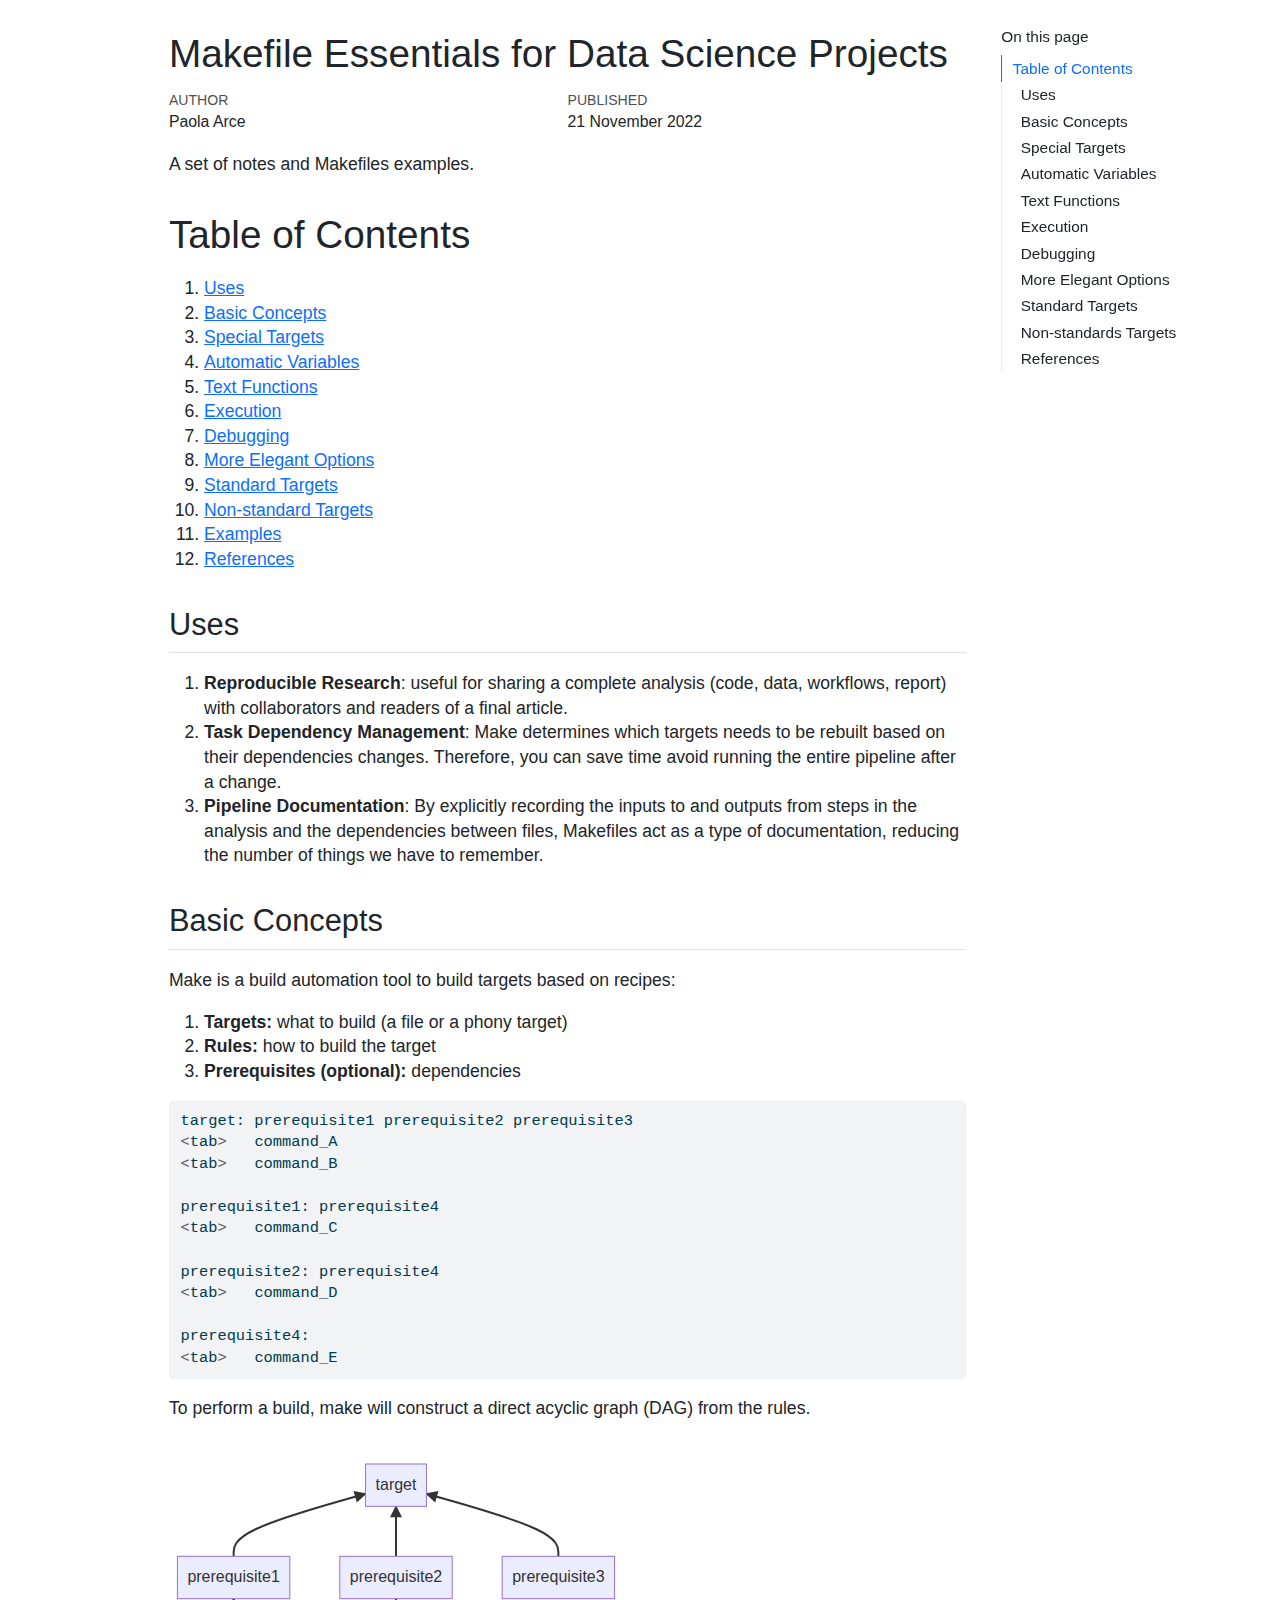
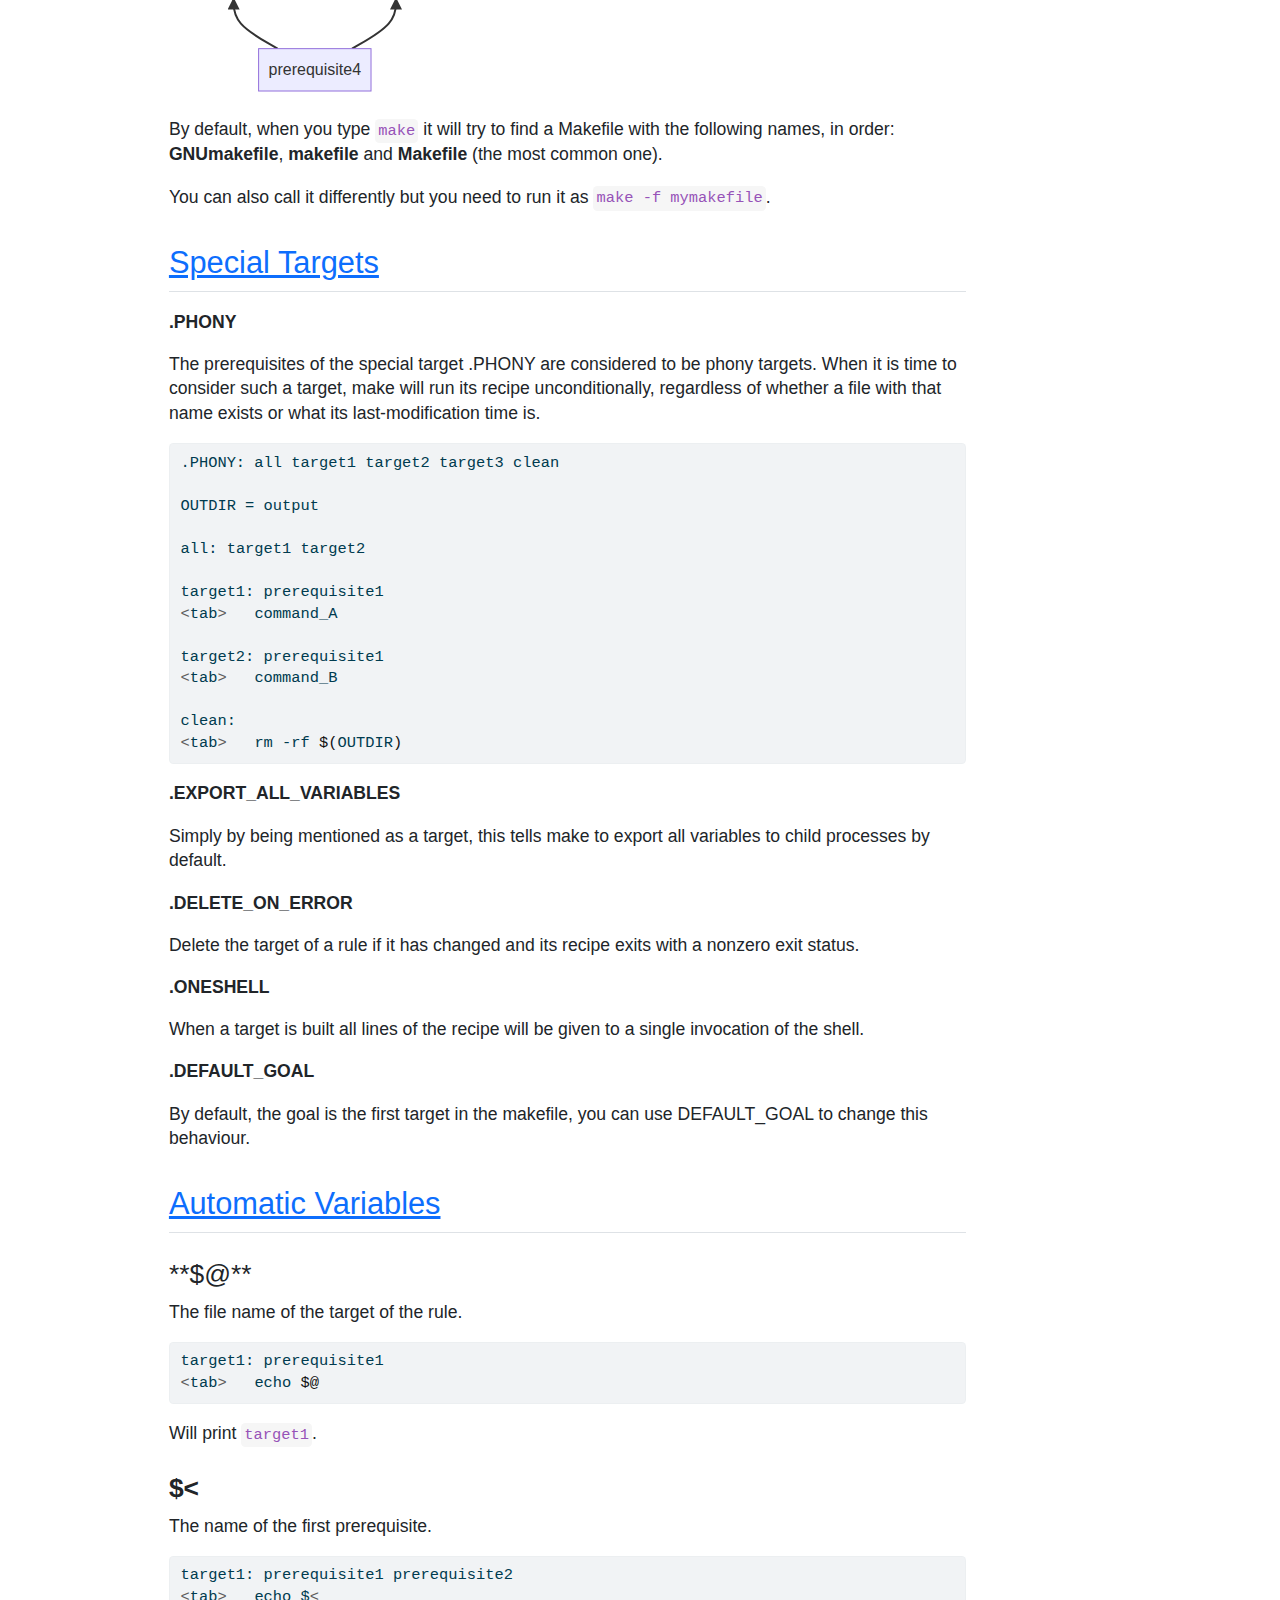
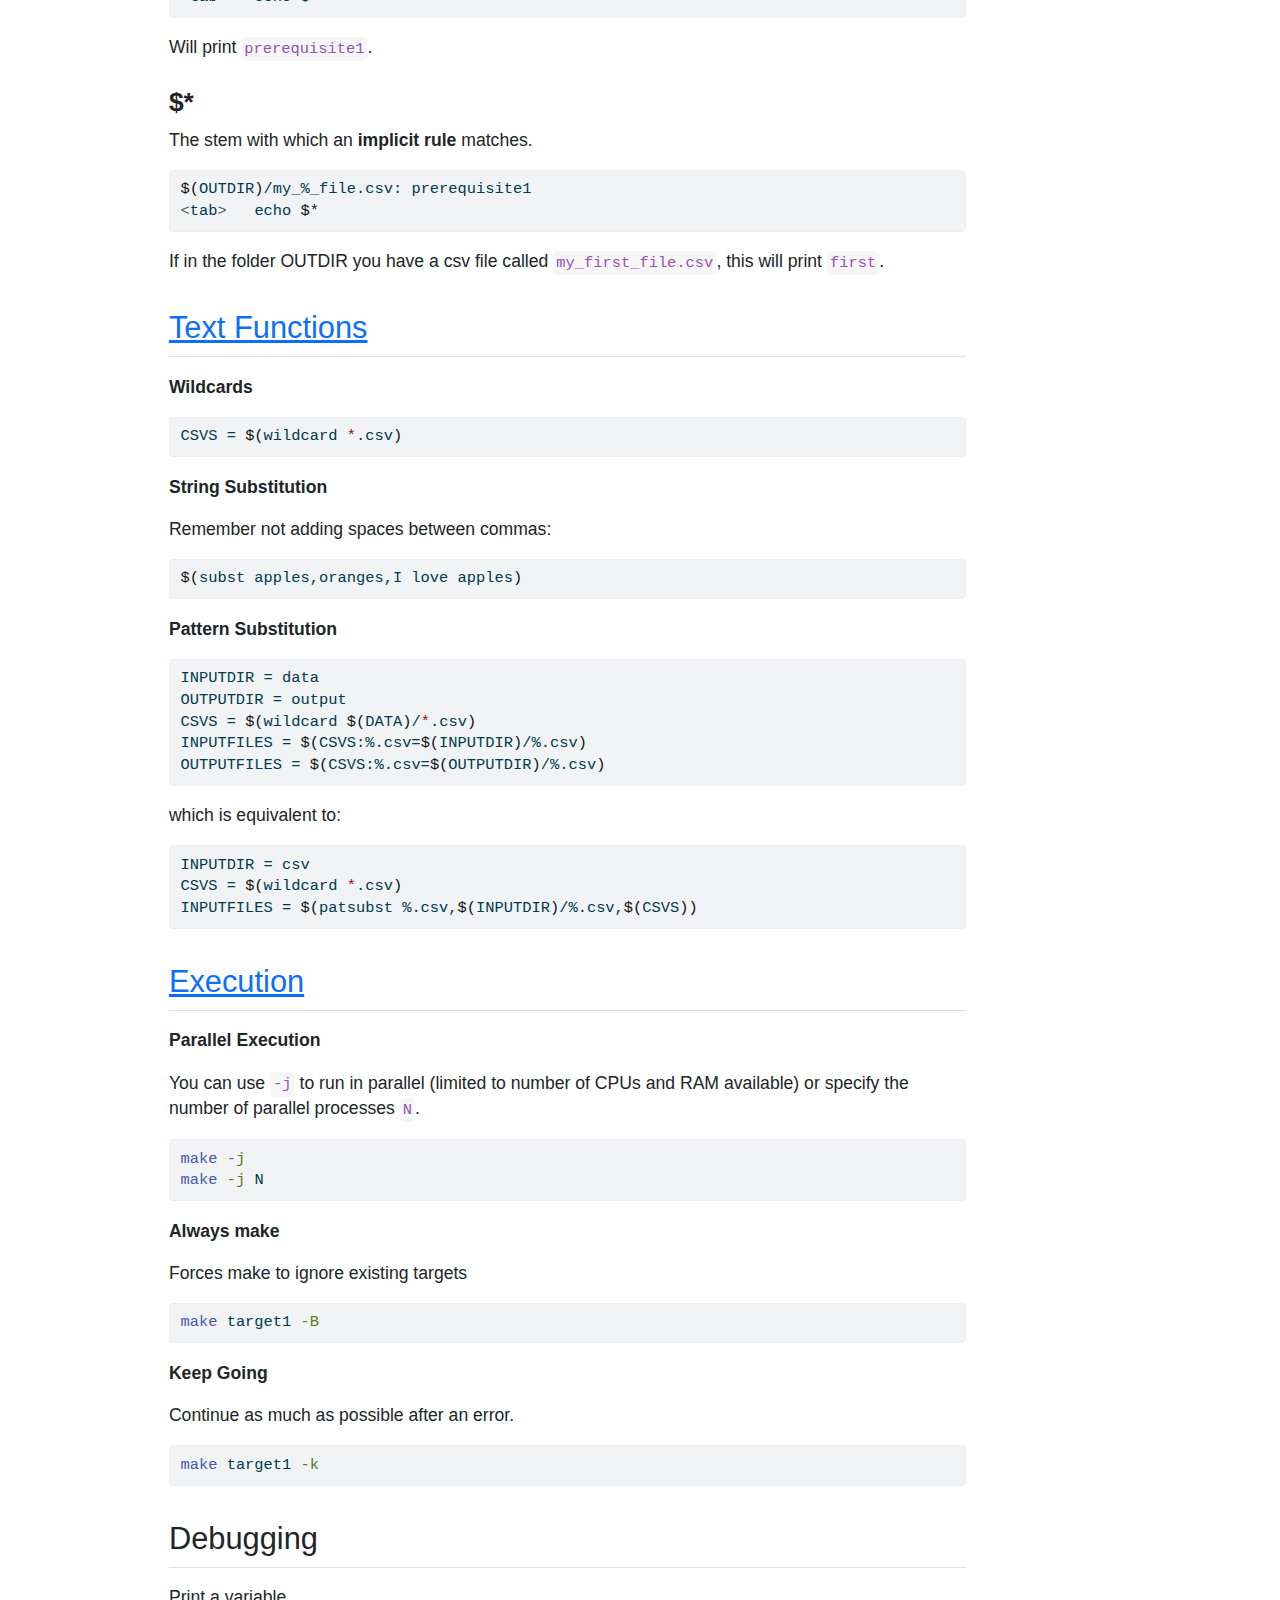
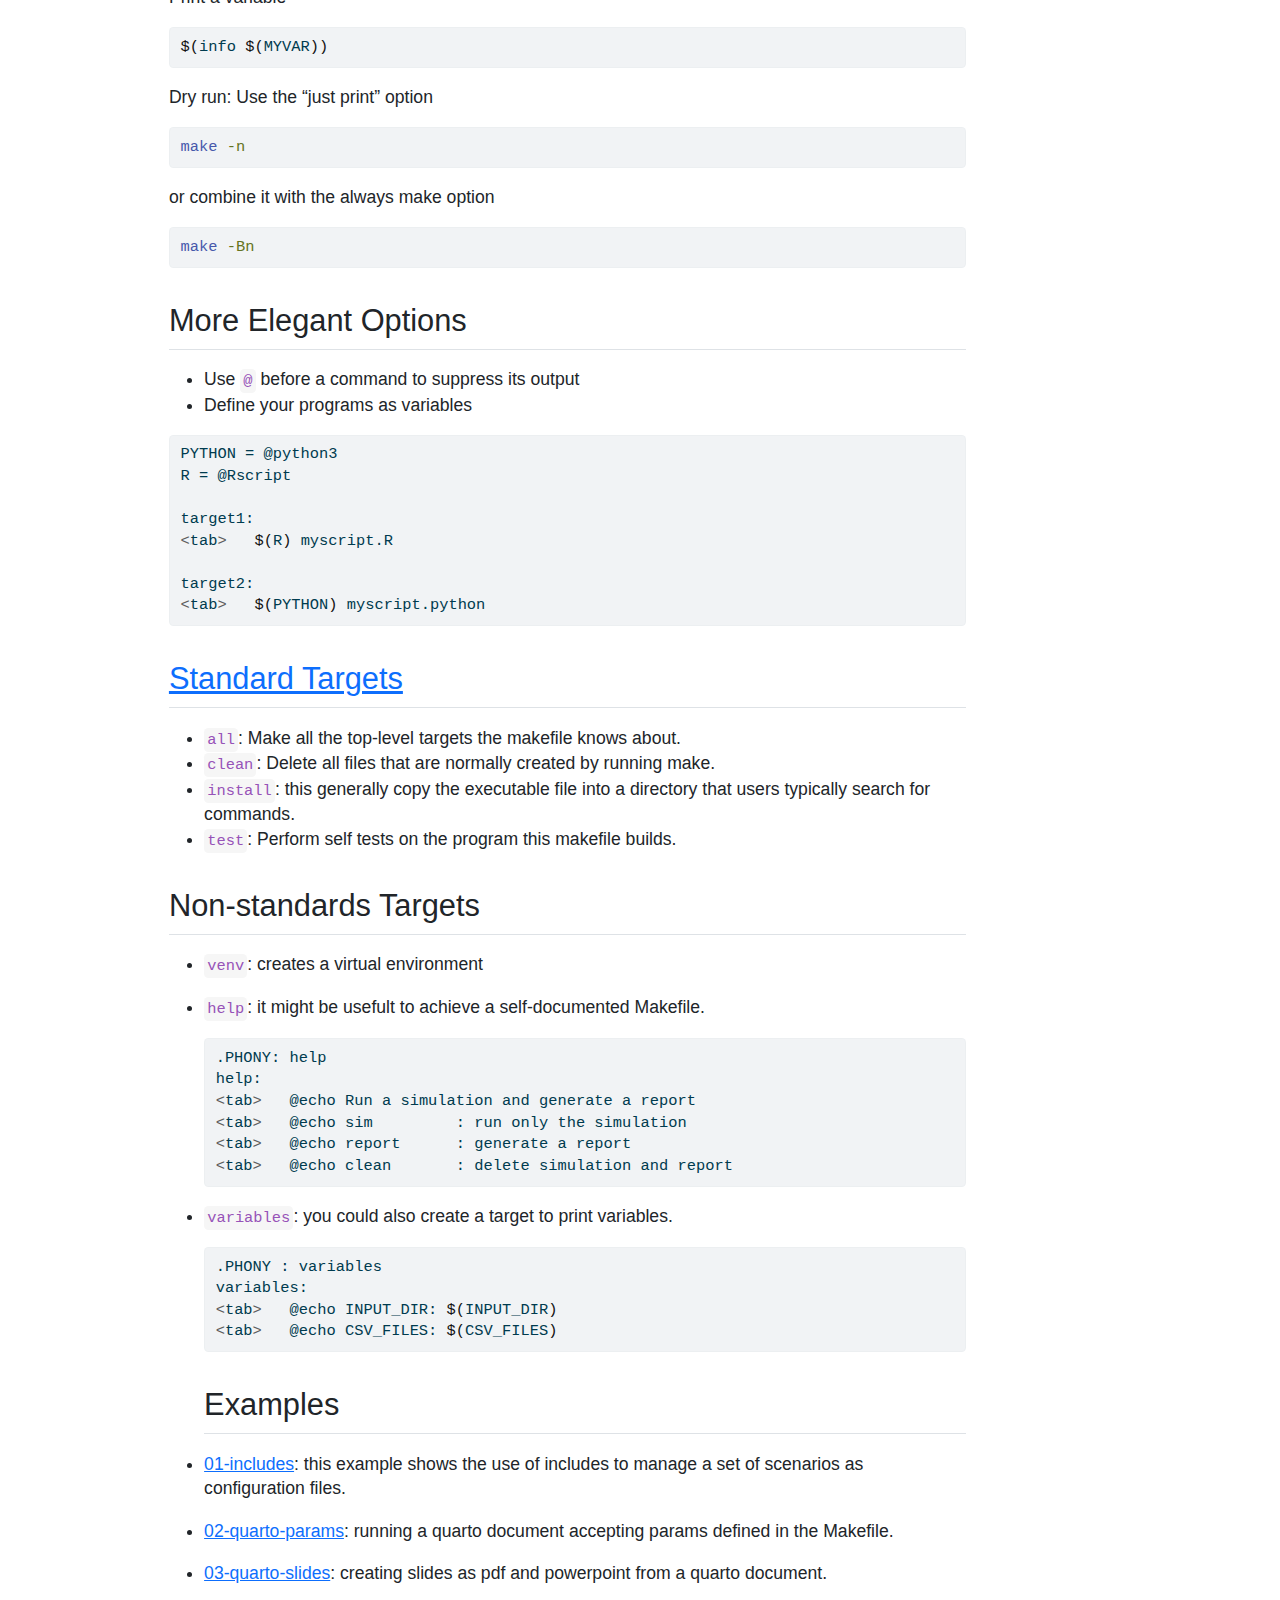
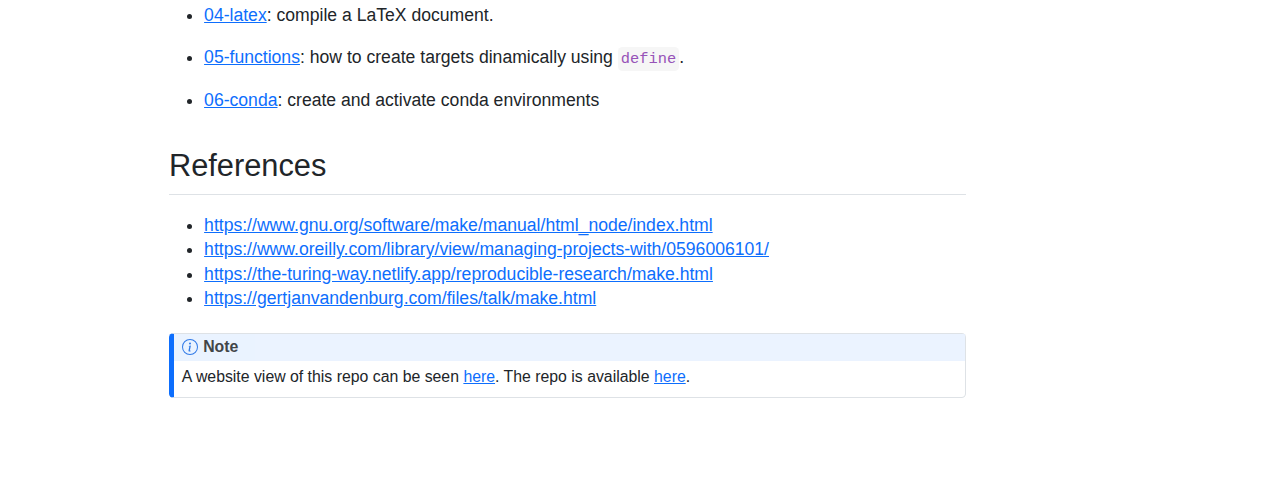
==== docs/README.html @ 01b7f719 "examples and desc" ====
<!DOCTYPE html>
<html xmlns="http://www.w3.org/1999/xhtml" lang="en" xml:lang="en"><head>

<meta charset="utf-8">
<meta name="generator" content="quarto-1.2.258">

<meta name="viewport" content="width=device-width, initial-scale=1.0, user-scalable=yes">

<meta name="author" content="Paola Arce">
<meta name="dcterms.date" content="2022-11-21">

<title>Makefile Essentials for Data Science Projects</title>
<style>
code{white-space: pre-wrap;}
span.smallcaps{font-variant: small-caps;}
div.columns{display: flex; gap: min(4vw, 1.5em);}
div.column{flex: auto; overflow-x: auto;}
div.hanging-indent{margin-left: 1.5em; text-indent: -1.5em;}
ul.task-list{list-style: none;}
ul.task-list li input[type="checkbox"] {
  width: 0.8em;
  margin: 0 0.8em 0.2em -1.6em;
  vertical-align: middle;
}
pre > code.sourceCode { white-space: pre; position: relative; }
pre > code.sourceCode > span { display: inline-block; line-height: 1.25; }
pre > code.sourceCode > span:empty { height: 1.2em; }
.sourceCode { overflow: visible; }
code.sourceCode > span { color: inherit; text-decoration: inherit; }
div.sourceCode { margin: 1em 0; }
pre.sourceCode { margin: 0; }
@media screen {
div.sourceCode { overflow: auto; }
}
@media print {
pre > code.sourceCode { white-space: pre-wrap; }
pre > code.sourceCode > span { text-indent: -5em; padding-left: 5em; }
}
pre.numberSource code
  { counter-reset: source-line 0; }
pre.numberSource code > span
  { position: relative; left: -4em; counter-increment: source-line; }
pre.numberSource code > span > a:first-child::before
  { content: counter(source-line);
    position: relative; left: -1em; text-align: right; vertical-align: baseline;
    border: none; display: inline-block;
    -webkit-touch-callout: none; -webkit-user-select: none;
    -khtml-user-select: none; -moz-user-select: none;
    -ms-user-select: none; user-select: none;
    padding: 0 4px; width: 4em;
    color: #aaaaaa;
  }
pre.numberSource { margin-left: 3em; border-left: 1px solid #aaaaaa;  padding-left: 4px; }
div.sourceCode
  {   }
@media screen {
pre > code.sourceCode > span > a:first-child::before { text-decoration: underline; }
}
code span.al { color: #ff0000; font-weight: bold; } /* Alert */
code span.an { color: #60a0b0; font-weight: bold; font-style: italic; } /* Annotation */
code span.at { color: #7d9029; } /* Attribute */
code span.bn { color: #40a070; } /* BaseN */
code span.bu { color: #008000; } /* BuiltIn */
code span.cf { color: #007020; font-weight: bold; } /* ControlFlow */
code span.ch { color: #4070a0; } /* Char */
code span.cn { color: #880000; } /* Constant */
code span.co { color: #60a0b0; font-style: italic; } /* Comment */
code span.cv { color: #60a0b0; font-weight: bold; font-style: italic; } /* CommentVar */
code span.do { color: #ba2121; font-style: italic; } /* Documentation */
code span.dt { color: #902000; } /* DataType */
code span.dv { color: #40a070; } /* DecVal */
code span.er { color: #ff0000; font-weight: bold; } /* Error */
code span.ex { } /* Extension */
code span.fl { color: #40a070; } /* Float */
code span.fu { color: #06287e; } /* Function */
code span.im { color: #008000; font-weight: bold; } /* Import */
code span.in { color: #60a0b0; font-weight: bold; font-style: italic; } /* Information */
code span.kw { color: #007020; font-weight: bold; } /* Keyword */
code span.op { color: #666666; } /* Operator */
code span.ot { color: #007020; } /* Other */
code span.pp { color: #bc7a00; } /* Preprocessor */
code span.sc { color: #4070a0; } /* SpecialChar */
code span.ss { color: #bb6688; } /* SpecialString */
code span.st { color: #4070a0; } /* String */
code span.va { color: #19177c; } /* Variable */
code span.vs { color: #4070a0; } /* VerbatimString */
code span.wa { color: #60a0b0; font-weight: bold; font-style: italic; } /* Warning */
</style>


<script src="site_libs/quarto-nav/quarto-nav.js"></script>
<script src="site_libs/clipboard/clipboard.min.js"></script>
<script src="site_libs/quarto-search/autocomplete.umd.js"></script>
<script src="site_libs/quarto-search/fuse.min.js"></script>
<script src="site_libs/quarto-search/quarto-search.js"></script>
<meta name="quarto:offset" content="./">
<script src="site_libs/quarto-html/quarto.js"></script>
<script src="site_libs/quarto-html/popper.min.js"></script>
<script src="site_libs/quarto-html/tippy.umd.min.js"></script>
<script src="site_libs/quarto-html/anchor.min.js"></script>
<link href="site_libs/quarto-html/tippy.css" rel="stylesheet">
<link href="site_libs/quarto-html/quarto-syntax-highlighting.css" rel="stylesheet" id="quarto-text-highlighting-styles">
<script src="site_libs/bootstrap/bootstrap.min.js"></script>
<link href="site_libs/bootstrap/bootstrap-icons.css" rel="stylesheet">
<link href="site_libs/bootstrap/bootstrap.min.css" rel="stylesheet" id="quarto-bootstrap" data-mode="light">
<script id="quarto-search-options" type="application/json">{
  "location": "sidebar",
  "copy-button": false,
  "collapse-after": 3,
  "panel-placement": "start",
  "type": "textbox",
  "limit": 20,
  "language": {
    "search-no-results-text": "No results",
    "search-matching-documents-text": "matching documents",
    "search-copy-link-title": "Copy link to search",
    "search-hide-matches-text": "Hide additional matches",
    "search-more-match-text": "more match in this document",
    "search-more-matches-text": "more matches in this document",
    "search-clear-button-title": "Clear",
    "search-detached-cancel-button-title": "Cancel",
    "search-submit-button-title": "Submit"
  }
}</script>
<script src="site_libs/quarto-diagram/mermaid.min.js"></script>
<script src="site_libs/quarto-diagram/mermaid-init.js"></script>
<link href="site_libs/quarto-diagram/mermaid.css" rel="stylesheet">


</head>

<body>

<div id="quarto-search-results"></div>
<!-- content -->
<div id="quarto-content" class="quarto-container page-columns page-rows-contents page-layout-article">
<!-- sidebar -->
<!-- margin-sidebar -->
    <div id="quarto-margin-sidebar" class="sidebar margin-sidebar">
        <nav id="TOC" role="doc-toc" class="toc-active">
    <h2 id="toc-title">On this page</h2>
   
  <ul>
  <li><a href="#table-of-contents" id="toc-table-of-contents" class="nav-link active" data-scroll-target="#table-of-contents">Table of Contents</a>
  <ul class="collapse">
  <li><a href="#uses" id="toc-uses" class="nav-link" data-scroll-target="#uses">Uses</a></li>
  <li><a href="#basic-concepts" id="toc-basic-concepts" class="nav-link" data-scroll-target="#basic-concepts">Basic Concepts</a></li>
  <li><a href="#special-targets" id="toc-special-targets" class="nav-link" data-scroll-target="#special-targets">Special Targets</a></li>
  <li><a href="#automatic-variables" id="toc-automatic-variables" class="nav-link" data-scroll-target="#automatic-variables">Automatic Variables</a>
  <ul class="collapse">
  <li><a href="#section" id="toc-section" class="nav-link" data-scroll-target="#section">**$<span class="citation" data-cites="*">@*</span>*</a></li>
  <li><a href="#section-1" id="toc-section-1" class="nav-link" data-scroll-target="#section-1"><strong>$&lt;</strong></a></li>
  <li><a href="#section-2" id="toc-section-2" class="nav-link" data-scroll-target="#section-2"><strong>$*</strong></a></li>
  </ul></li>
  <li><a href="#text-functions" id="toc-text-functions" class="nav-link" data-scroll-target="#text-functions">Text Functions</a></li>
  <li><a href="#execution" id="toc-execution" class="nav-link" data-scroll-target="#execution">Execution</a></li>
  <li><a href="#debugging" id="toc-debugging" class="nav-link" data-scroll-target="#debugging">Debugging</a></li>
  <li><a href="#more-elegant-options" id="toc-more-elegant-options" class="nav-link" data-scroll-target="#more-elegant-options">More Elegant Options</a></li>
  <li><a href="#standard-targets" id="toc-standard-targets" class="nav-link" data-scroll-target="#standard-targets">Standard Targets</a></li>
  <li><a href="#non-standards-targets" id="toc-non-standards-targets" class="nav-link" data-scroll-target="#non-standards-targets">Non-standards Targets</a></li>
  <li><a href="#references" id="toc-references" class="nav-link" data-scroll-target="#references">References</a></li>
  </ul></li>
  </ul>
</nav>
    </div>
<!-- main -->
<main class="content" id="quarto-document-content">

<header id="title-block-header" class="quarto-title-block default">
<div class="quarto-title">
<h1 class="title">Makefile Essentials for Data Science Projects</h1>
</div>



<div class="quarto-title-meta">

    <div>
    <div class="quarto-title-meta-heading">Author</div>
    <div class="quarto-title-meta-contents">
             <p>Paola Arce </p>
          </div>
  </div>
    
    <div>
    <div class="quarto-title-meta-heading">Published</div>
    <div class="quarto-title-meta-contents">
      <p class="date">21 November 2022</p>
    </div>
  </div>
  
    
  </div>
  

</header>

<p>A set of notes and Makefiles examples.</p>
<section id="table-of-contents" class="level1">
<h1>Table of Contents</h1>
<ol type="1">
<li><a href="#uses">Uses</a></li>
<li><a href="#basic-concepts">Basic Concepts</a></li>
<li><a href="#special-targets">Special Targets</a></li>
<li><a href="#automatic-variables">Automatic Variables</a></li>
<li><a href="#text-functions">Text Functions</a></li>
<li><a href="#execution">Execution</a></li>
<li><a href="#debugging">Debugging</a></li>
<li><a href="#more-elegant-options">More Elegant Options</a></li>
<li><a href="#standard-targets">Standard Targets</a></li>
<li><a href="#non-standards-targets">Non-standard Targets</a></li>
<li><a href="#examples">Examples</a></li>
<li><a href="#references">References</a></li>
</ol>
<section id="uses" class="level2">
<h2 class="anchored" data-anchor-id="uses">Uses</h2>
<ol type="1">
<li><strong>Reproducible Research</strong>: useful for sharing a complete analysis (code, data, workflows, report) with collaborators and readers of a final article.</li>
<li><strong>Task Dependency Management</strong>: Make determines which targets needs to be rebuilt based on their dependencies changes. Therefore, you can save time avoid running the entire pipeline after a change.</li>
<li><strong>Pipeline Documentation</strong>: By explicitly recording the inputs to and outputs from steps in the analysis and the dependencies between files, Makefiles act as a type of documentation, reducing the number of things we have to remember.</li>
</ol>
</section>
<section id="basic-concepts" class="level2">
<h2 class="anchored" data-anchor-id="basic-concepts">Basic Concepts</h2>
<p>Make is a build automation tool to build targets based on recipes:</p>
<ol type="1">
<li><strong>Targets:</strong> what to build (a file or a phony target)</li>
<li><strong>Rules:</strong> how to build the target</li>
<li><strong>Prerequisites (optional):</strong> dependencies</li>
</ol>
<div class="sourceCode" id="cb1"><pre class="sourceCode bash code-with-copy"><code class="sourceCode bash"><span id="cb1-1"><a href="#cb1-1" aria-hidden="true" tabindex="-1"></a><span class="ex">target:</span> prerequisite1 prerequisite2 prerequisite3</span>
<span id="cb1-2"><a href="#cb1-2" aria-hidden="true" tabindex="-1"></a><span class="op">&lt;</span>tab<span class="op">&gt;</span>   command_A</span>
<span id="cb1-3"><a href="#cb1-3" aria-hidden="true" tabindex="-1"></a><span class="op">&lt;</span>tab<span class="op">&gt;</span>   command_B</span>
<span id="cb1-4"><a href="#cb1-4" aria-hidden="true" tabindex="-1"></a></span>
<span id="cb1-5"><a href="#cb1-5" aria-hidden="true" tabindex="-1"></a><span class="ex">prerequisite1:</span> prerequisite4</span>
<span id="cb1-6"><a href="#cb1-6" aria-hidden="true" tabindex="-1"></a><span class="op">&lt;</span>tab<span class="op">&gt;</span>   command_C</span>
<span id="cb1-7"><a href="#cb1-7" aria-hidden="true" tabindex="-1"></a></span>
<span id="cb1-8"><a href="#cb1-8" aria-hidden="true" tabindex="-1"></a><span class="ex">prerequisite2:</span> prerequisite4</span>
<span id="cb1-9"><a href="#cb1-9" aria-hidden="true" tabindex="-1"></a><span class="op">&lt;</span>tab<span class="op">&gt;</span>   command_D</span>
<span id="cb1-10"><a href="#cb1-10" aria-hidden="true" tabindex="-1"></a></span>
<span id="cb1-11"><a href="#cb1-11" aria-hidden="true" tabindex="-1"></a><span class="ex">prerequisite4:</span></span>
<span id="cb1-12"><a href="#cb1-12" aria-hidden="true" tabindex="-1"></a><span class="op">&lt;</span>tab<span class="op">&gt;</span>   command_E</span></code><button title="Copy to Clipboard" class="code-copy-button"><i class="bi"></i></button></pre></div>
<p>To perform a build, make will construct a direct acyclic graph (DAG) from the rules.</p>
<div class="cell">
<div class="cell-output-display">
<div>
<p>
</p><pre class="mermaid mermaid-js" data-tooltip-selector="#mermaid-tooltip-1">graph BT;
    prerequisite4 --&gt; prerequisite1;
    prerequisite4 --&gt; prerequisite2;
    prerequisite1 --&gt; target;
    prerequisite2 --&gt;target;
    prerequisite3 --&gt;target;
</pre>
<div id="mermaid-tooltip-1" class="mermaidTooltip">

</div>
<p></p>
</div>
</div>
</div>
<p>By default, when you type <code>make</code> it will try to find a Makefile with the following names, in order: <strong>GNUmakefile</strong>, <strong>makefile</strong> and <strong>Makefile</strong> (the most common one).</p>
<p>You can also call it differently but you need to run it as <code>make -f mymakefile</code>.</p>
</section>
<section id="special-targets" class="level2">
<h2 class="anchored" data-anchor-id="special-targets"><a href="https://www.gnu.org/software/make/manual/html_node/Special-Targets.html">Special Targets</a></h2>
<p><strong>.PHONY</strong></p>
<p>The prerequisites of the special target .PHONY are considered to be phony targets. When it is time to consider such a target, make will run its recipe unconditionally, regardless of whether a file with that name exists or what its last-modification time is.</p>
<div class="sourceCode" id="cb2"><pre class="sourceCode bash code-with-copy"><code class="sourceCode bash"><span id="cb2-1"><a href="#cb2-1" aria-hidden="true" tabindex="-1"></a><span class="ex">.PHONY:</span> all target1 target2 target3 clean</span>
<span id="cb2-2"><a href="#cb2-2" aria-hidden="true" tabindex="-1"></a></span>
<span id="cb2-3"><a href="#cb2-3" aria-hidden="true" tabindex="-1"></a><span class="ex">OUTDIR</span> = output</span>
<span id="cb2-4"><a href="#cb2-4" aria-hidden="true" tabindex="-1"></a></span>
<span id="cb2-5"><a href="#cb2-5" aria-hidden="true" tabindex="-1"></a><span class="ex">all:</span> target1 target2 </span>
<span id="cb2-6"><a href="#cb2-6" aria-hidden="true" tabindex="-1"></a></span>
<span id="cb2-7"><a href="#cb2-7" aria-hidden="true" tabindex="-1"></a><span class="ex">target1:</span> prerequisite1</span>
<span id="cb2-8"><a href="#cb2-8" aria-hidden="true" tabindex="-1"></a><span class="op">&lt;</span>tab<span class="op">&gt;</span>   command_A</span>
<span id="cb2-9"><a href="#cb2-9" aria-hidden="true" tabindex="-1"></a></span>
<span id="cb2-10"><a href="#cb2-10" aria-hidden="true" tabindex="-1"></a><span class="ex">target2:</span> prerequisite1</span>
<span id="cb2-11"><a href="#cb2-11" aria-hidden="true" tabindex="-1"></a><span class="op">&lt;</span>tab<span class="op">&gt;</span>   command_B</span>
<span id="cb2-12"><a href="#cb2-12" aria-hidden="true" tabindex="-1"></a></span>
<span id="cb2-13"><a href="#cb2-13" aria-hidden="true" tabindex="-1"></a><span class="ex">clean:</span></span>
<span id="cb2-14"><a href="#cb2-14" aria-hidden="true" tabindex="-1"></a><span class="op">&lt;</span>tab<span class="op">&gt;</span>   rm <span class="ex">-rf</span> <span class="va">$(</span><span class="ex">OUTDIR</span><span class="va">)</span></span></code><button title="Copy to Clipboard" class="code-copy-button"><i class="bi"></i></button></pre></div>
<p><strong>.EXPORT_ALL_VARIABLES</strong></p>
<p>Simply by being mentioned as a target, this tells make to export all variables to child processes by default.</p>
<p><strong>.DELETE_ON_ERROR</strong></p>
<p>Delete the target of a rule if it has changed and its recipe exits with a nonzero exit status.</p>
<p><strong>.ONESHELL</strong></p>
<p>When a target is built all lines of the recipe will be given to a single invocation of the shell.</p>
<p><strong>.DEFAULT_GOAL</strong></p>
<p>By default, the goal is the first target in the makefile, you can use DEFAULT_GOAL to change this behaviour.</p>
</section>
<section id="automatic-variables" class="level2">
<h2 class="anchored" data-anchor-id="automatic-variables"><a href="https://www.gnu.org/software/make/manual/html_node/Automatic-Variables.html">Automatic Variables</a></h2>
<section id="section" class="level3">
<h3 class="anchored" data-anchor-id="section">**$<span class="citation" data-cites="*">@*</span>*</h3>
<p>The file name of the target of the rule.</p>
<div class="sourceCode" id="cb3"><pre class="sourceCode bash code-with-copy"><code class="sourceCode bash"><span id="cb3-1"><a href="#cb3-1" aria-hidden="true" tabindex="-1"></a><span class="ex">target1:</span> prerequisite1</span>
<span id="cb3-2"><a href="#cb3-2" aria-hidden="true" tabindex="-1"></a><span class="op">&lt;</span>tab<span class="op">&gt;</span>   echo <span class="va">$@</span></span></code><button title="Copy to Clipboard" class="code-copy-button"><i class="bi"></i></button></pre></div>
<p>Will print <code>target1</code>.</p>
</section>
<section id="section-1" class="level3">
<h3 class="anchored" data-anchor-id="section-1"><strong>$&lt;</strong></h3>
<p>The name of the first prerequisite.</p>
<div class="sourceCode" id="cb4"><pre class="sourceCode bash code-with-copy"><code class="sourceCode bash"><span id="cb4-1"><a href="#cb4-1" aria-hidden="true" tabindex="-1"></a><span class="ex">target1:</span> prerequisite1 prerequisite2</span>
<span id="cb4-2"><a href="#cb4-2" aria-hidden="true" tabindex="-1"></a><span class="op">&lt;</span>tab<span class="op">&gt;</span>   echo <span class="ex">$</span><span class="op">&lt;</span></span></code><button title="Copy to Clipboard" class="code-copy-button"><i class="bi"></i></button></pre></div>
<p>Will print <code>prerequisite1</code>.</p>
</section>
<section id="section-2" class="level3">
<h3 class="anchored" data-anchor-id="section-2"><strong>$*</strong></h3>
<p>The stem with which an <strong>implicit rule</strong> matches.</p>
<div class="sourceCode" id="cb5"><pre class="sourceCode bash code-with-copy"><code class="sourceCode bash"><span id="cb5-1"><a href="#cb5-1" aria-hidden="true" tabindex="-1"></a><span class="va">$(</span><span class="ex">OUTDIR</span><span class="va">)</span><span class="ex">/my_%_file.csv:</span> prerequisite1 </span>
<span id="cb5-2"><a href="#cb5-2" aria-hidden="true" tabindex="-1"></a><span class="op">&lt;</span>tab<span class="op">&gt;</span>   echo <span class="va">$*</span></span></code><button title="Copy to Clipboard" class="code-copy-button"><i class="bi"></i></button></pre></div>
<p>If in the folder OUTDIR you have a csv file called <code>my_first_file.csv</code>, this will print <code>first</code>.</p>
</section>
</section>
<section id="text-functions" class="level2">
<h2 class="anchored" data-anchor-id="text-functions"><a href="https://www.gnu.org/software/make/manual/html_node/Text-Functions.html">Text Functions</a></h2>
<p><strong>Wildcards</strong></p>
<div class="sourceCode" id="cb6"><pre class="sourceCode bash code-with-copy"><code class="sourceCode bash"><span id="cb6-1"><a href="#cb6-1" aria-hidden="true" tabindex="-1"></a><span class="ex">CSVS</span> = <span class="va">$(</span><span class="ex">wildcard</span> <span class="pp">*</span>.csv<span class="va">)</span></span></code><button title="Copy to Clipboard" class="code-copy-button"><i class="bi"></i></button></pre></div>
<p><strong>String Substitution</strong></p>
<p>Remember not adding spaces between commas:</p>
<div class="sourceCode" id="cb7"><pre class="sourceCode bash code-with-copy"><code class="sourceCode bash"><span id="cb7-1"><a href="#cb7-1" aria-hidden="true" tabindex="-1"></a><span class="va">$(</span><span class="ex">subst</span> apples,oranges,I love apples<span class="va">)</span></span></code><button title="Copy to Clipboard" class="code-copy-button"><i class="bi"></i></button></pre></div>
<p><strong>Pattern Substitution</strong></p>
<div class="sourceCode" id="cb8"><pre class="sourceCode bash code-with-copy"><code class="sourceCode bash"><span id="cb8-1"><a href="#cb8-1" aria-hidden="true" tabindex="-1"></a><span class="ex">INPUTDIR</span> = data</span>
<span id="cb8-2"><a href="#cb8-2" aria-hidden="true" tabindex="-1"></a><span class="ex">OUTPUTDIR</span> = output</span>
<span id="cb8-3"><a href="#cb8-3" aria-hidden="true" tabindex="-1"></a><span class="ex">CSVS</span> = <span class="va">$(</span><span class="ex">wildcard</span> <span class="va">$(</span><span class="ex">DATA</span><span class="va">)</span>/<span class="pp">*</span>.csv<span class="va">)</span></span>
<span id="cb8-4"><a href="#cb8-4" aria-hidden="true" tabindex="-1"></a><span class="ex">INPUTFILES</span> = <span class="va">$(</span><span class="ex">CSVS:%.csv=</span><span class="va">$(</span><span class="ex">INPUTDIR</span><span class="va">)</span><span class="ex">/%.csv</span><span class="va">)</span></span>
<span id="cb8-5"><a href="#cb8-5" aria-hidden="true" tabindex="-1"></a><span class="ex">OUTPUTFILES</span> = <span class="va">$(</span><span class="ex">CSVS:%.csv=</span><span class="va">$(</span><span class="ex">OUTPUTDIR</span><span class="va">)</span><span class="ex">/%.csv</span><span class="va">)</span></span></code><button title="Copy to Clipboard" class="code-copy-button"><i class="bi"></i></button></pre></div>
<p>which is equivalent to:</p>
<div class="sourceCode" id="cb9"><pre class="sourceCode bash code-with-copy"><code class="sourceCode bash"><span id="cb9-1"><a href="#cb9-1" aria-hidden="true" tabindex="-1"></a><span class="ex">INPUTDIR</span> = csv</span>
<span id="cb9-2"><a href="#cb9-2" aria-hidden="true" tabindex="-1"></a><span class="ex">CSVS</span> = <span class="va">$(</span><span class="ex">wildcard</span> <span class="pp">*</span>.csv<span class="va">)</span></span>
<span id="cb9-3"><a href="#cb9-3" aria-hidden="true" tabindex="-1"></a><span class="ex">INPUTFILES</span> = <span class="va">$(</span><span class="ex">patsubst</span> %.csv,<span class="va">$(</span><span class="ex">INPUTDIR</span><span class="va">)</span>/%.csv,<span class="va">$(</span><span class="ex">CSVS</span><span class="va">))</span></span></code><button title="Copy to Clipboard" class="code-copy-button"><i class="bi"></i></button></pre></div>
</section>
<section id="execution" class="level2">
<h2 class="anchored" data-anchor-id="execution"><a href="https://www.gnu.org/software/make/manual/html_node/Options-Summary.html">Execution</a></h2>
<p><strong>Parallel Execution</strong></p>
<p>You can use <code>-j</code> to run in parallel (limited to number of CPUs and RAM available) or specify the number of parallel processes <code>N</code>.</p>
<div class="sourceCode" id="cb10"><pre class="sourceCode bash code-with-copy"><code class="sourceCode bash"><span id="cb10-1"><a href="#cb10-1" aria-hidden="true" tabindex="-1"></a><span class="fu">make</span> <span class="at">-j</span></span>
<span id="cb10-2"><a href="#cb10-2" aria-hidden="true" tabindex="-1"></a><span class="fu">make</span> <span class="at">-j</span> N</span></code><button title="Copy to Clipboard" class="code-copy-button"><i class="bi"></i></button></pre></div>
<p><strong>Always make</strong></p>
<p>Forces make to ignore existing targets</p>
<div class="sourceCode" id="cb11"><pre class="sourceCode bash code-with-copy"><code class="sourceCode bash"><span id="cb11-1"><a href="#cb11-1" aria-hidden="true" tabindex="-1"></a><span class="fu">make</span> target1 <span class="at">-B</span></span></code><button title="Copy to Clipboard" class="code-copy-button"><i class="bi"></i></button></pre></div>
<p><strong>Keep Going</strong></p>
<p>Continue as much as possible after an error.</p>
<div class="sourceCode" id="cb12"><pre class="sourceCode bash code-with-copy"><code class="sourceCode bash"><span id="cb12-1"><a href="#cb12-1" aria-hidden="true" tabindex="-1"></a><span class="fu">make</span> target1 <span class="at">-k</span></span></code><button title="Copy to Clipboard" class="code-copy-button"><i class="bi"></i></button></pre></div>
</section>
<section id="debugging" class="level2">
<h2 class="anchored" data-anchor-id="debugging">Debugging</h2>
<p>Print a variable</p>
<div class="sourceCode" id="cb13"><pre class="sourceCode bash code-with-copy"><code class="sourceCode bash"><span id="cb13-1"><a href="#cb13-1" aria-hidden="true" tabindex="-1"></a><span class="va">$(</span><span class="ex">info</span> <span class="va">$(</span><span class="ex">MYVAR</span><span class="va">))</span></span></code><button title="Copy to Clipboard" class="code-copy-button"><i class="bi"></i></button></pre></div>
<p>Dry run: Use the “just print” option</p>
<div class="sourceCode" id="cb14"><pre class="sourceCode bash code-with-copy"><code class="sourceCode bash"><span id="cb14-1"><a href="#cb14-1" aria-hidden="true" tabindex="-1"></a><span class="fu">make</span> <span class="at">-n</span></span></code><button title="Copy to Clipboard" class="code-copy-button"><i class="bi"></i></button></pre></div>
<p>or combine it with the always make option</p>
<div class="sourceCode" id="cb15"><pre class="sourceCode bash code-with-copy"><code class="sourceCode bash"><span id="cb15-1"><a href="#cb15-1" aria-hidden="true" tabindex="-1"></a><span class="fu">make</span> <span class="at">-Bn</span></span></code><button title="Copy to Clipboard" class="code-copy-button"><i class="bi"></i></button></pre></div>
</section>
<section id="more-elegant-options" class="level2">
<h2 class="anchored" data-anchor-id="more-elegant-options">More Elegant Options</h2>
<ul>
<li>Use <code>@</code> before a command to suppress its output</li>
<li>Define your programs as variables</li>
</ul>
<div class="sourceCode" id="cb16"><pre class="sourceCode bash code-with-copy"><code class="sourceCode bash"><span id="cb16-1"><a href="#cb16-1" aria-hidden="true" tabindex="-1"></a><span class="ex">PYTHON</span> = @python3</span>
<span id="cb16-2"><a href="#cb16-2" aria-hidden="true" tabindex="-1"></a><span class="ex">R</span> = @Rscript</span>
<span id="cb16-3"><a href="#cb16-3" aria-hidden="true" tabindex="-1"></a></span>
<span id="cb16-4"><a href="#cb16-4" aria-hidden="true" tabindex="-1"></a><span class="ex">target1:</span></span>
<span id="cb16-5"><a href="#cb16-5" aria-hidden="true" tabindex="-1"></a><span class="op">&lt;</span>tab<span class="op">&gt;</span>   <span class="va">$(</span><span class="ex">R</span><span class="va">)</span> <span class="ex">myscript.R</span></span>
<span id="cb16-6"><a href="#cb16-6" aria-hidden="true" tabindex="-1"></a></span>
<span id="cb16-7"><a href="#cb16-7" aria-hidden="true" tabindex="-1"></a><span class="ex">target2:</span></span>
<span id="cb16-8"><a href="#cb16-8" aria-hidden="true" tabindex="-1"></a><span class="op">&lt;</span>tab<span class="op">&gt;</span>   <span class="va">$(</span><span class="ex">PYTHON</span><span class="va">)</span> <span class="ex">myscript.python</span></span></code><button title="Copy to Clipboard" class="code-copy-button"><i class="bi"></i></button></pre></div>
</section>
<section id="standard-targets" class="level2">
<h2 class="anchored" data-anchor-id="standard-targets"><a href="https://www.gnu.org/software/make/manual/html_node/Goals.html">Standard Targets</a></h2>
<ul>
<li><code>all</code>: Make all the top-level targets the makefile knows about.</li>
<li><code>clean</code>: Delete all files that are normally created by running make.</li>
<li><code>install</code>: this generally copy the executable file into a directory that users typically search for commands.</li>
<li><code>test</code>: Perform self tests on the program this makefile builds.</li>
</ul>
</section>
<section id="non-standards-targets" class="level2">
<h2 class="anchored" data-anchor-id="non-standards-targets">Non-standards Targets</h2>
<ul>
<li><p><code>venv</code>: creates a virtual environment</p></li>
<li><p><code>help</code>: it might be usefult to achieve a self-documented Makefile.</p>
<div class="sourceCode" id="cb17"><pre class="sourceCode bash code-with-copy"><code class="sourceCode bash"><span id="cb17-1"><a href="#cb17-1" aria-hidden="true" tabindex="-1"></a><span class="ex">.PHONY:</span> help</span>
<span id="cb17-2"><a href="#cb17-2" aria-hidden="true" tabindex="-1"></a><span class="ex">help:</span></span>
<span id="cb17-3"><a href="#cb17-3" aria-hidden="true" tabindex="-1"></a><span class="op">&lt;</span>tab<span class="op">&gt;</span>   @echo <span class="ex">Run</span> a simulation and generate a report</span>
<span id="cb17-4"><a href="#cb17-4" aria-hidden="true" tabindex="-1"></a><span class="op">&lt;</span>tab<span class="op">&gt;</span>   @echo <span class="ex">sim</span>         : run only the simulation</span>
<span id="cb17-5"><a href="#cb17-5" aria-hidden="true" tabindex="-1"></a><span class="op">&lt;</span>tab<span class="op">&gt;</span>   @echo <span class="ex">report</span>      : generate a report</span>
<span id="cb17-6"><a href="#cb17-6" aria-hidden="true" tabindex="-1"></a><span class="op">&lt;</span>tab<span class="op">&gt;</span>   @echo <span class="ex">clean</span>       : delete simulation and report</span></code><button title="Copy to Clipboard" class="code-copy-button"><i class="bi"></i></button></pre></div></li>
<li><p><code>variables</code>: you could also create a target to print variables.</p>
<div class="sourceCode" id="cb18"><pre class="sourceCode bash code-with-copy"><code class="sourceCode bash"><span id="cb18-1"><a href="#cb18-1" aria-hidden="true" tabindex="-1"></a><span class="ex">.PHONY</span> : variables</span>
<span id="cb18-2"><a href="#cb18-2" aria-hidden="true" tabindex="-1"></a><span class="ex">variables:</span></span>
<span id="cb18-3"><a href="#cb18-3" aria-hidden="true" tabindex="-1"></a><span class="op">&lt;</span>tab<span class="op">&gt;</span>   @echo <span class="ex">INPUT_DIR:</span> <span class="va">$(</span><span class="ex">INPUT_DIR</span><span class="va">)</span></span>
<span id="cb18-4"><a href="#cb18-4" aria-hidden="true" tabindex="-1"></a><span class="op">&lt;</span>tab<span class="op">&gt;</span>   @echo <span class="ex">CSV_FILES:</span> <span class="va">$(</span><span class="ex">CSV_FILES</span><span class="va">)</span></span></code><button title="Copy to Clipboard" class="code-copy-button"><i class="bi"></i></button></pre></div>
<h2 id="examples" class="anchored">Examples</h2></li>
<li><p><a href="https://github.com/mapsa/makefile-examples/tree/main/01-includes">01-includes</a>: this example shows the use of includes to manage a set of scenarios as configuration files.</p></li>
<li><p><a href="https://github.com/mapsa/makefile-examples/tree/main/02-quarto-params">02-quarto-params</a>: running a quarto document accepting params defined in the Makefile.</p></li>
<li><p><a href="https://github.com/mapsa/makefile-examples/tree/main/03-quarto-slides">03-quarto-slides</a>: creating slides as pdf and powerpoint from a quarto document.</p></li>
<li><p><a href="https://github.com/mapsa/makefile-examples/tree/main/04-latex">04-latex</a>: compile a LaTeX document.</p></li>
<li><p><a href="https://github.com/mapsa/makefile-examples/tree/main/05-functions">05-functions</a>: how to create targets dinamically using <code>define</code>.</p></li>
<li><p><a href="https://github.com/mapsa/makefile-examples/tree/main/06-conda">06-conda</a>: create and activate conda environments</p></li>
</ul>
</section>
<section id="references" class="level2">
<h2 class="anchored" data-anchor-id="references">References</h2>
<ul>
<li><a href="https://www.gnu.org/software/make/manual/html_node/index.html">https://www.gnu.org/software/make/manual/html_node/index.html</a></li>
<li><a href="https://www.oreilly.com/library/view/managing-projects-with/0596006101/">https://www.oreilly.com/library/view/managing-projects-with/0596006101/</a></li>
<li><a href="https://the-turing-way.netlify.app/reproducible-research/make.html">https://the-turing-way.netlify.app/reproducible-research/make.html</a></li>
<li><a href="https://gertjanvandenburg.com/files/talk/make.html">https://gertjanvandenburg.com/files/talk/make.html</a></li>
</ul>
<div class="callout-note callout callout-style-default callout-captioned">
<div class="callout-header d-flex align-content-center">
<div class="callout-icon-container">
<i class="callout-icon"></i>
</div>
<div class="callout-caption-container flex-fill">
Note
</div>
</div>
<div class="callout-body-container callout-body">
<p>A website view of this repo can be seen <a href="https://mapsa.github.io/makefile-examples">here</a>. The repo is available <a href="https://github.com/mapsa/makefile-examples/">here</a>.</p>
</div>
</div>


</section>
</section>

</main> <!-- /main -->
<script id="quarto-html-after-body" type="application/javascript">
window.document.addEventListener("DOMContentLoaded", function (event) {
  const toggleBodyColorMode = (bsSheetEl) => {
    const mode = bsSheetEl.getAttribute("data-mode");
    const bodyEl = window.document.querySelector("body");
    if (mode === "dark") {
      bodyEl.classList.add("quarto-dark");
      bodyEl.classList.remove("quarto-light");
    } else {
      bodyEl.classList.add("quarto-light");
      bodyEl.classList.remove("quarto-dark");
    }
  }
  const toggleBodyColorPrimary = () => {
    const bsSheetEl = window.document.querySelector("link#quarto-bootstrap");
    if (bsSheetEl) {
      toggleBodyColorMode(bsSheetEl);
    }
  }
  toggleBodyColorPrimary();  
  const icon = "";
  const anchorJS = new window.AnchorJS();
  anchorJS.options = {
    placement: 'right',
    icon: icon
  };
  anchorJS.add('.anchored');
  const clipboard = new window.ClipboardJS('.code-copy-button', {
    target: function(trigger) {
      return trigger.previousElementSibling;
    }
  });
  clipboard.on('success', function(e) {
    // button target
    const button = e.trigger;
    // don't keep focus
    button.blur();
    // flash "checked"
    button.classList.add('code-copy-button-checked');
    var currentTitle = button.getAttribute("title");
    button.setAttribute("title", "Copied!");
    let tooltip;
    if (window.bootstrap) {
      button.setAttribute("data-bs-toggle", "tooltip");
      button.setAttribute("data-bs-placement", "left");
      button.setAttribute("data-bs-title", "Copied!");
      tooltip = new bootstrap.Tooltip(button, 
        { trigger: "manual", 
          customClass: "code-copy-button-tooltip",
          offset: [0, -8]});
      tooltip.show();    
    }
    setTimeout(function() {
      if (tooltip) {
        tooltip.hide();
        button.removeAttribute("data-bs-title");
        button.removeAttribute("data-bs-toggle");
        button.removeAttribute("data-bs-placement");
      }
      button.setAttribute("title", currentTitle);
      button.classList.remove('code-copy-button-checked');
    }, 1000);
    // clear code selection
    e.clearSelection();
  });
  function tippyHover(el, contentFn) {
    const config = {
      allowHTML: true,
      content: contentFn,
      maxWidth: 500,
      delay: 100,
      arrow: false,
      appendTo: function(el) {
          return el.parentElement;
      },
      interactive: true,
      interactiveBorder: 10,
      theme: 'quarto',
      placement: 'bottom-start'
    };
    window.tippy(el, config); 
  }
  const noterefs = window.document.querySelectorAll('a[role="doc-noteref"]');
  for (var i=0; i<noterefs.length; i++) {
    const ref = noterefs[i];
    tippyHover(ref, function() {
      // use id or data attribute instead here
      let href = ref.getAttribute('data-footnote-href') || ref.getAttribute('href');
      try { href = new URL(href).hash; } catch {}
      const id = href.replace(/^#\/?/, "");
      const note = window.document.getElementById(id);
      return note.innerHTML;
    });
  }
  const findCites = (el) => {
    const parentEl = el.parentElement;
    if (parentEl) {
      const cites = parentEl.dataset.cites;
      if (cites) {
        return {
          el,
          cites: cites.split(' ')
        };
      } else {
        return findCites(el.parentElement)
      }
    } else {
      return undefined;
    }
  };
  var bibliorefs = window.document.querySelectorAll('a[role="doc-biblioref"]');
  for (var i=0; i<bibliorefs.length; i++) {
    const ref = bibliorefs[i];
    const citeInfo = findCites(ref);
    if (citeInfo) {
      tippyHover(citeInfo.el, function() {
        var popup = window.document.createElement('div');
        citeInfo.cites.forEach(function(cite) {
          var citeDiv = window.document.createElement('div');
          citeDiv.classList.add('hanging-indent');
          citeDiv.classList.add('csl-entry');
          var biblioDiv = window.document.getElementById('ref-' + cite);
          if (biblioDiv) {
            citeDiv.innerHTML = biblioDiv.innerHTML;
          }
          popup.appendChild(citeDiv);
        });
        return popup.innerHTML;
      });
    }
  }
});
</script>
</div> <!-- /content -->



</body></html>
---- docs/site_libs/quarto-html/tippy.css ----
.tippy-box[data-animation=fade][data-state=hidden]{opacity:0}[data-tippy-root]{max-width:calc(100vw - 10px)}.tippy-box{position:relative;background-color:#333;color:#fff;border-radius:4px;font-size:14px;line-height:1.4;white-space:normal;outline:0;transition-property:transform,visibility,opacity}.tippy-box[data-placement^=top]>.tippy-arrow{bottom:0}.tippy-box[data-placement^=top]>.tippy-arrow:before{bottom:-7px;left:0;border-width:8px 8px 0;border-top-color:initial;transform-origin:center top}.tippy-box[data-placement^=bottom]>.tippy-arrow{top:0}.tippy-box[data-placement^=bottom]>.tippy-arrow:before{top:-7px;left:0;border-width:0 8px 8px;border-bottom-color:initial;transform-origin:center bottom}.tippy-box[data-placement^=left]>.tippy-arrow{right:0}.tippy-box[data-placement^=left]>.tippy-arrow:before{border-width:8px 0 8px 8px;border-left-color:initial;right:-7px;transform-origin:center left}.tippy-box[data-placement^=right]>.tippy-arrow{left:0}.tippy-box[data-placement^=right]>.tippy-arrow:before{left:-7px;border-width:8px 8px 8px 0;border-right-color:initial;transform-origin:center right}.tippy-box[data-inertia][data-state=visible]{transition-timing-function:cubic-bezier(.54,1.5,.38,1.11)}.tippy-arrow{width:16px;height:16px;color:#333}.tippy-arrow:before{content:"";position:absolute;border-color:transparent;border-style:solid}.tippy-content{position:relative;padding:5px 9px;z-index:1}
---- docs/site_libs/quarto-html/quarto-syntax-highlighting.css ----
/* quarto syntax highlight colors */
:root {
  --quarto-hl-ot-color: #003B4F;
  --quarto-hl-at-color: #657422;
  --quarto-hl-ss-color: #20794D;
  --quarto-hl-an-color: #5E5E5E;
  --quarto-hl-fu-color: #4758AB;
  --quarto-hl-st-color: #20794D;
  --quarto-hl-cf-color: #003B4F;
  --quarto-hl-op-color: #5E5E5E;
  --quarto-hl-er-color: #AD0000;
  --quarto-hl-bn-color: #AD0000;
  --quarto-hl-al-color: #AD0000;
  --quarto-hl-va-color: #111111;
  --quarto-hl-bu-color: inherit;
  --quarto-hl-ex-color: inherit;
  --quarto-hl-pp-color: #AD0000;
  --quarto-hl-in-color: #5E5E5E;
  --quarto-hl-vs-color: #20794D;
  --quarto-hl-wa-color: #5E5E5E;
  --quarto-hl-do-color: #5E5E5E;
  --quarto-hl-im-color: #00769E;
  --quarto-hl-ch-color: #20794D;
  --quarto-hl-dt-color: #AD0000;
  --quarto-hl-fl-color: #AD0000;
  --quarto-hl-co-color: #5E5E5E;
  --quarto-hl-cv-color: #5E5E5E;
  --quarto-hl-cn-color: #8f5902;
  --quarto-hl-sc-color: #5E5E5E;
  --quarto-hl-dv-color: #AD0000;
  --quarto-hl-kw-color: #003B4F;
}

/* other quarto variables */
:root {
  --quarto-font-monospace: SFMono-Regular, Menlo, Monaco, Consolas, "Liberation Mono", "Courier New", monospace;
}

pre > code.sourceCode > span {
  color: #003B4F;
}

code span {
  color: #003B4F;
}

code.sourceCode > span {
  color: #003B4F;
}

div.sourceCode,
div.sourceCode pre.sourceCode {
  color: #003B4F;
}

code span.ot {
  color: #003B4F;
}

code span.at {
  color: #657422;
}

code span.ss {
  color: #20794D;
}

code span.an {
  color: #5E5E5E;
}

code span.fu {
  color: #4758AB;
}

code span.st {
  color: #20794D;
}

code span.cf {
  color: #003B4F;
}

code span.op {
  color: #5E5E5E;
}

code span.er {
  color: #AD0000;
}

code span.bn {
  color: #AD0000;
}

code span.al {
  color: #AD0000;
}

code span.va {
  color: #111111;
}

code span.pp {
  color: #AD0000;
}

code span.in {
  color: #5E5E5E;
}

code span.vs {
  color: #20794D;
}

code span.wa {
  color: #5E5E5E;
  font-style: italic;
}

code span.do {
  color: #5E5E5E;
  font-style: italic;
}

code span.im {
  color: #00769E;
}

code span.ch {
  color: #20794D;
}

code span.dt {
  color: #AD0000;
}

code span.fl {
  color: #AD0000;
}

code span.co {
  color: #5E5E5E;
}

code span.cv {
  color: #5E5E5E;
  font-style: italic;
}

code span.cn {
  color: #8f5902;
}

code span.sc {
  color: #5E5E5E;
}

code span.dv {
  color: #AD0000;
}

code span.kw {
  color: #003B4F;
}

.prevent-inlining {
  content: "</";
}

/*# sourceMappingURL=debc5d5d77c3f9108843748ff7464032.css.map */
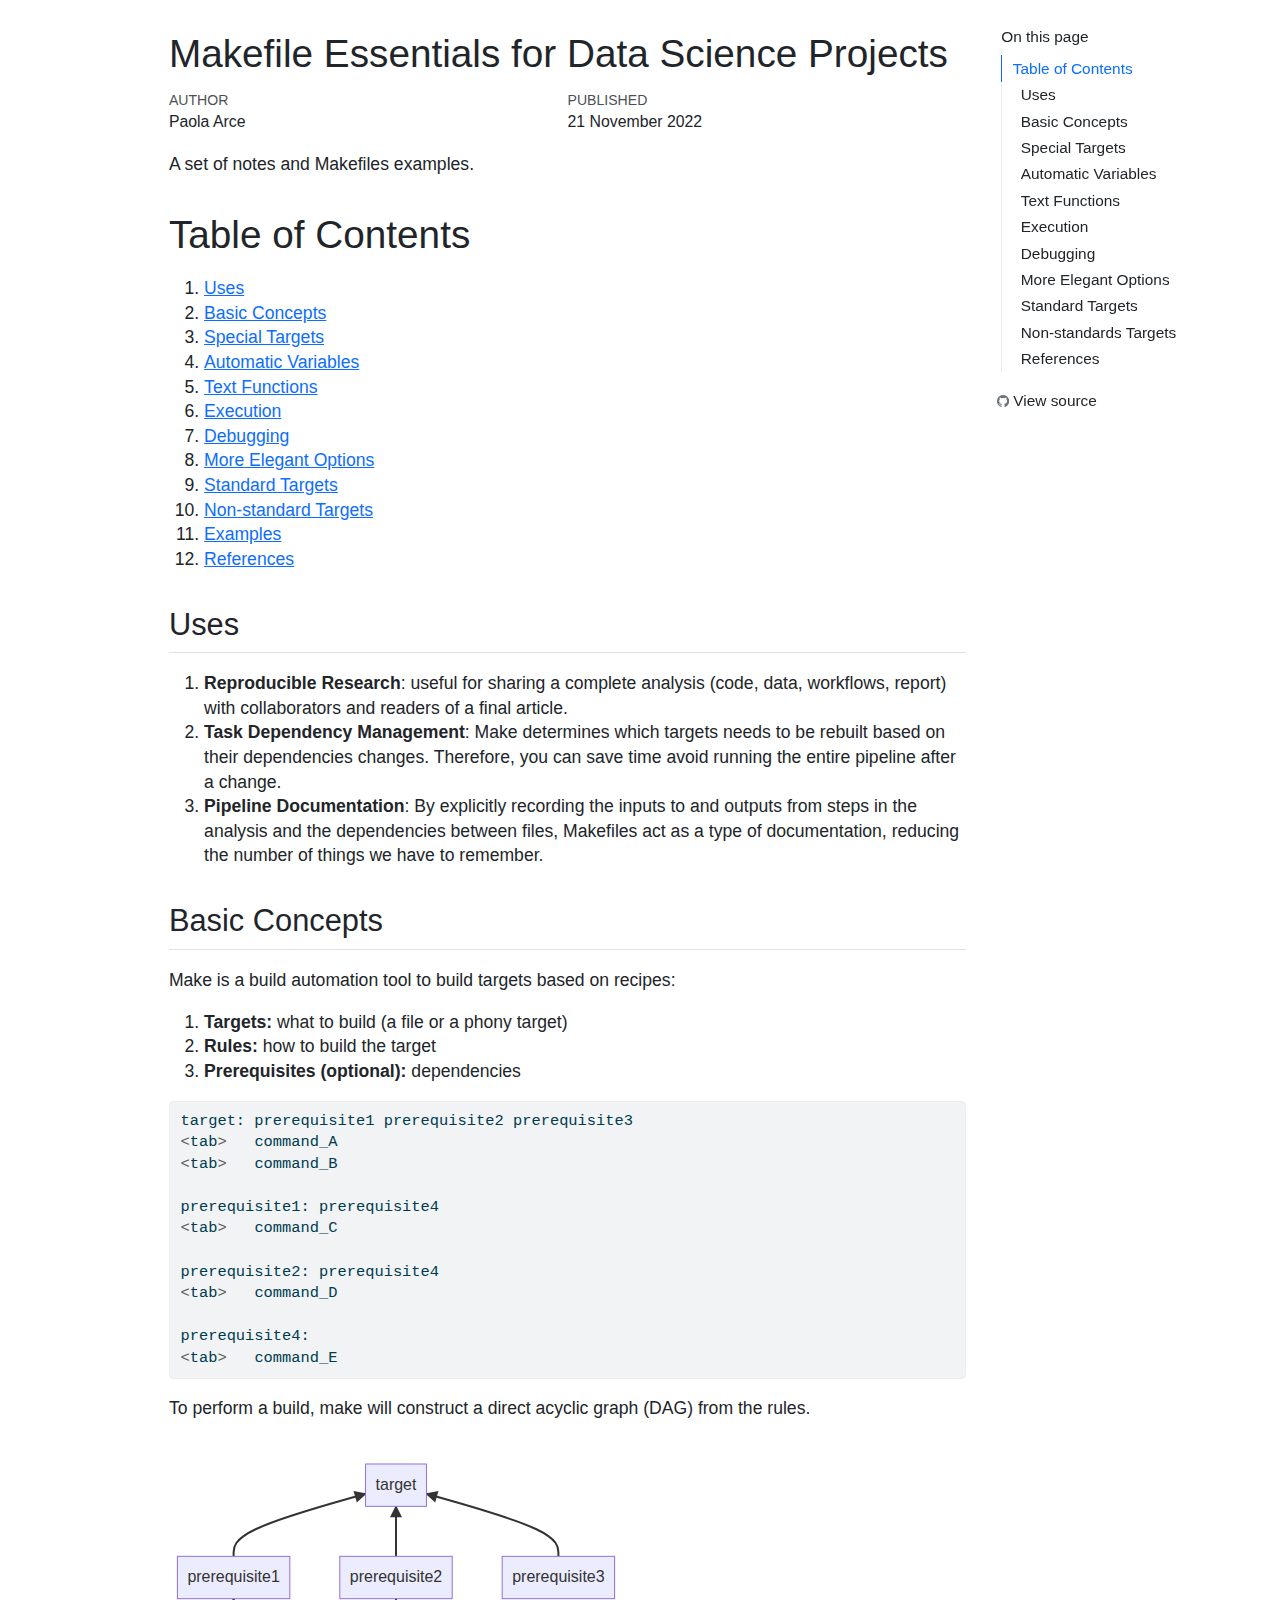
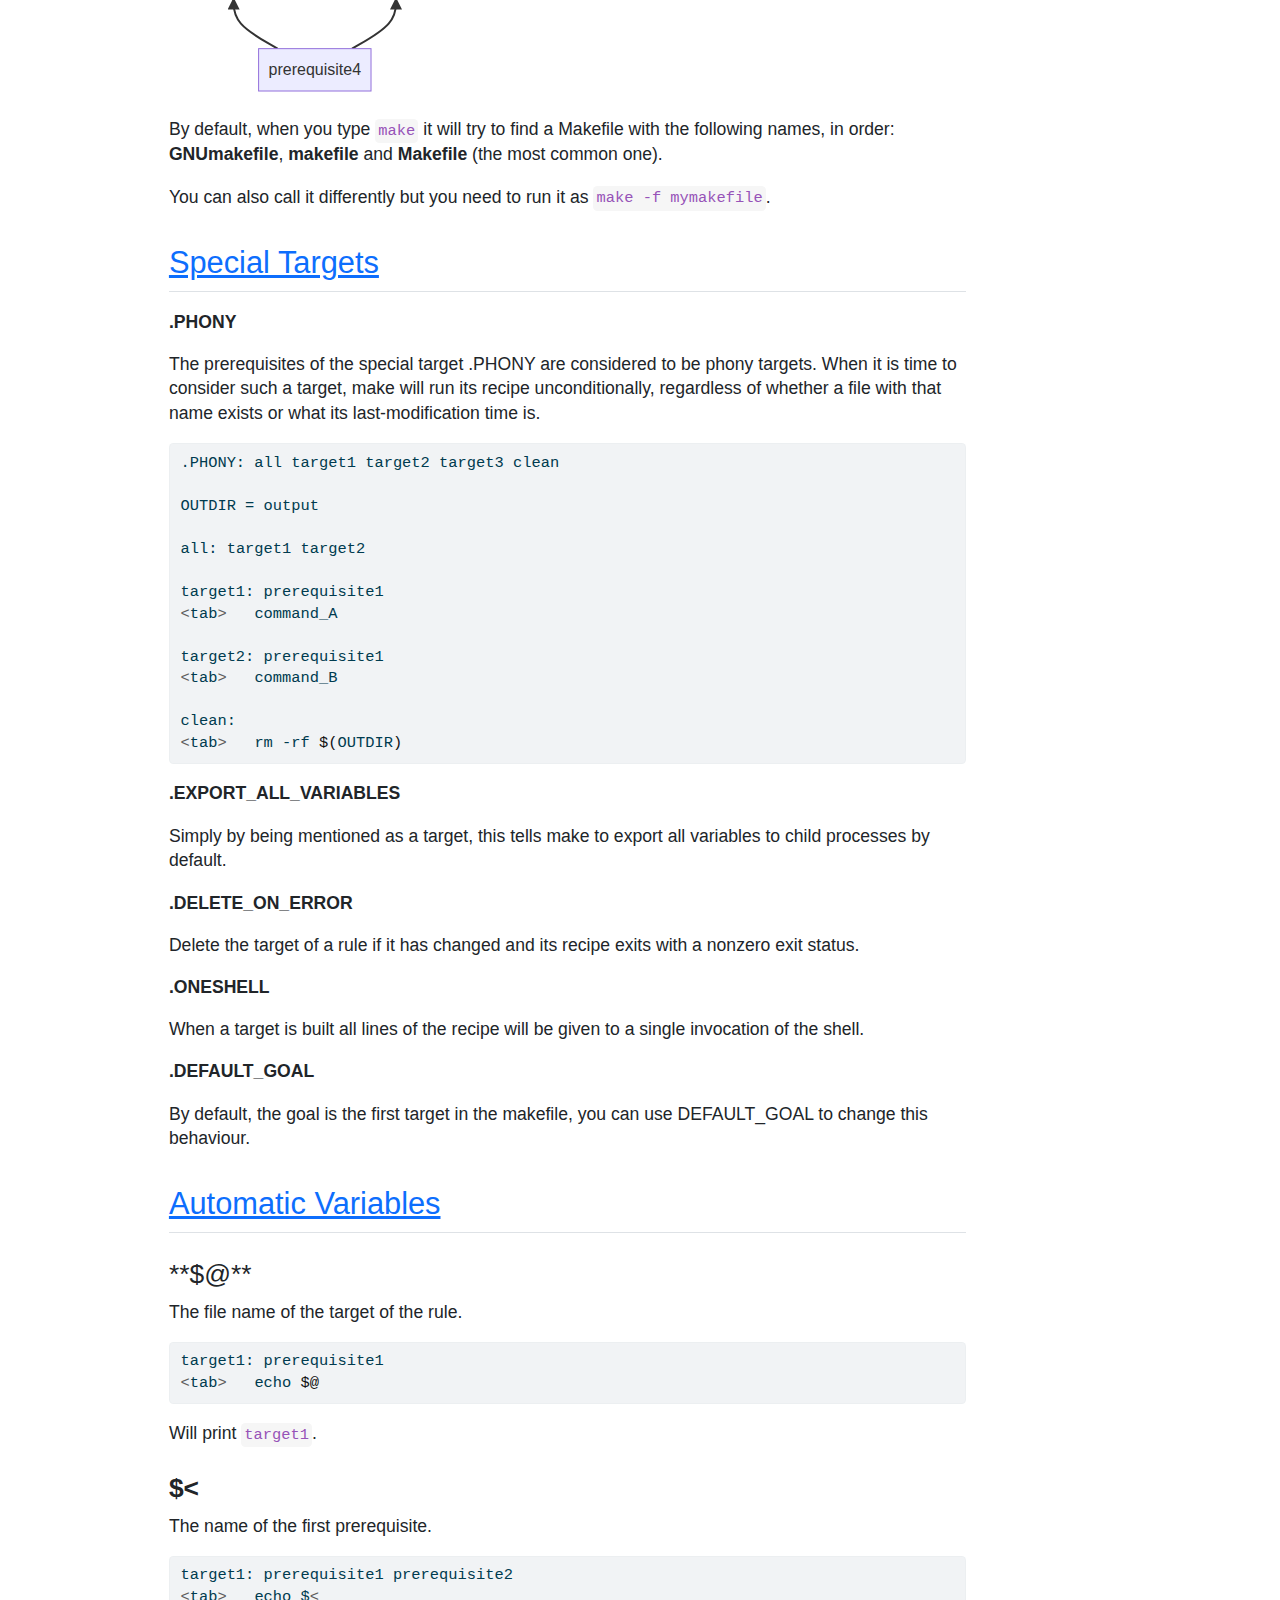
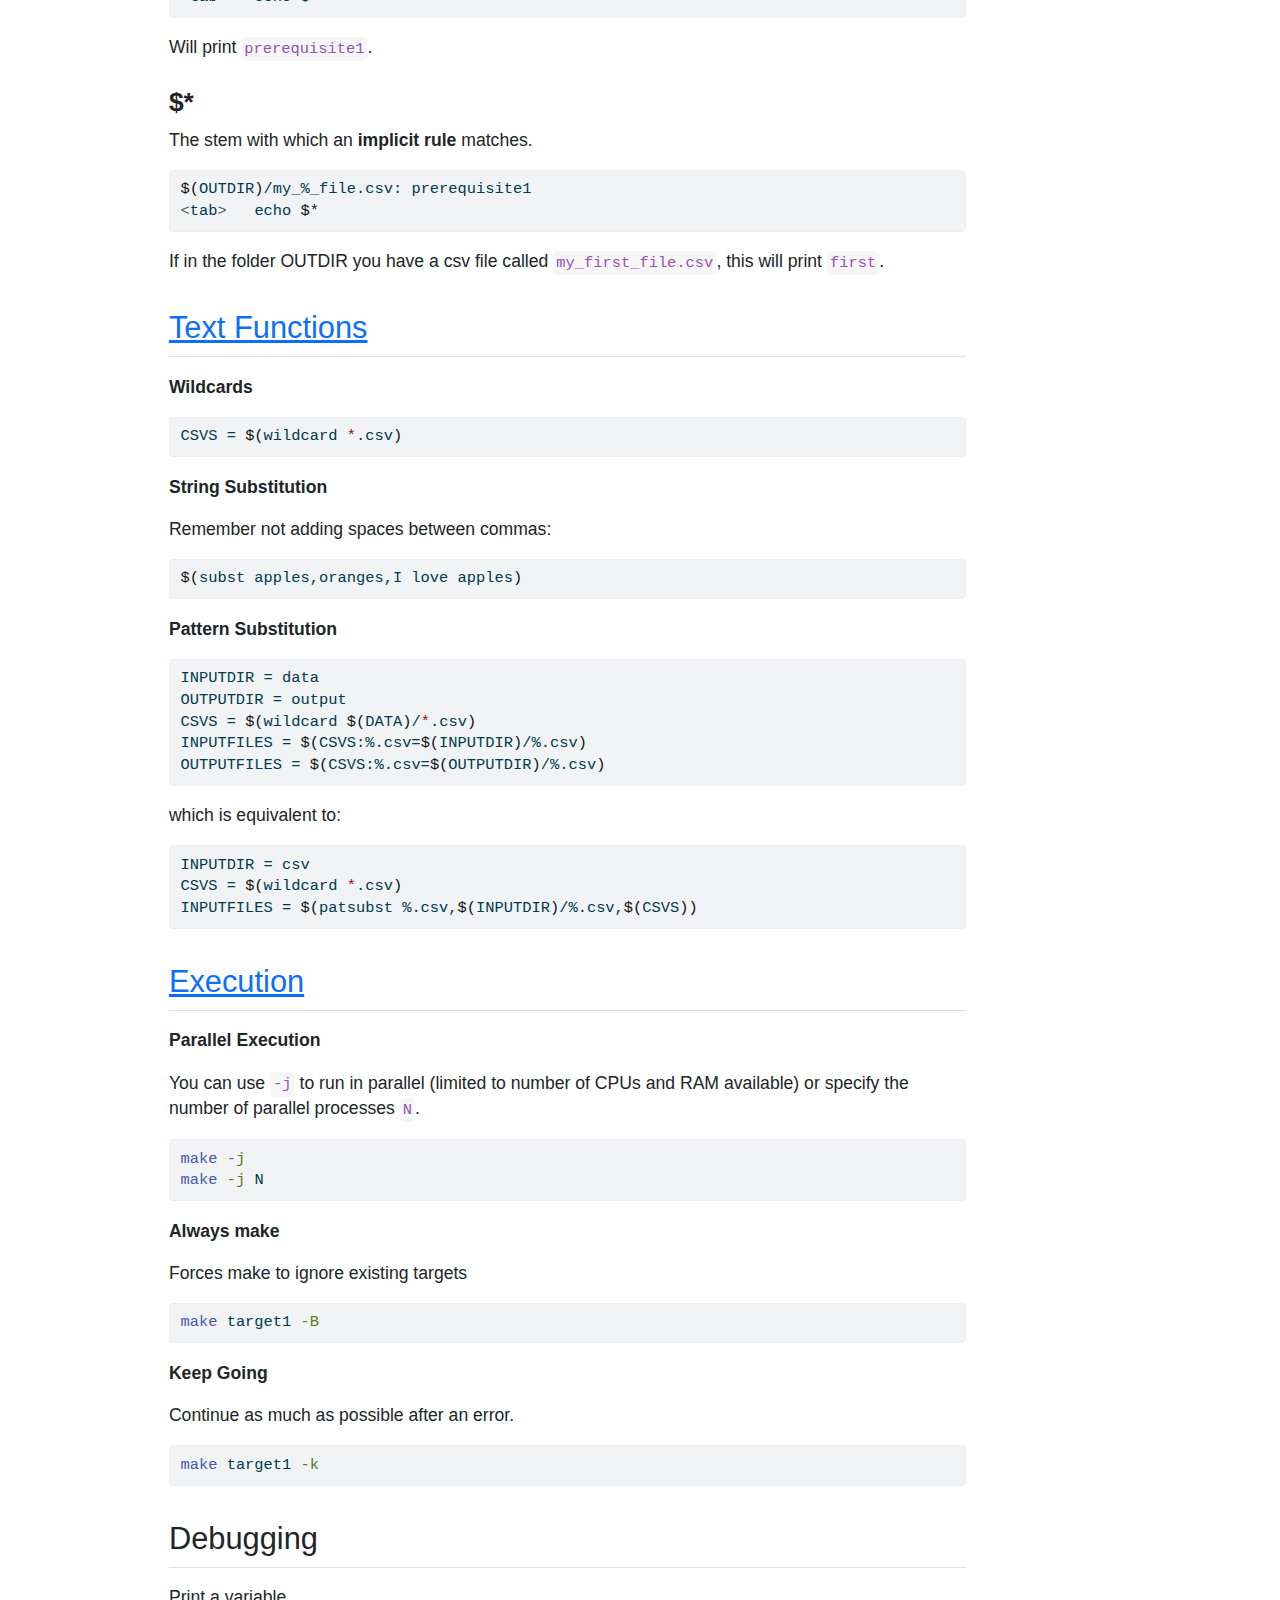
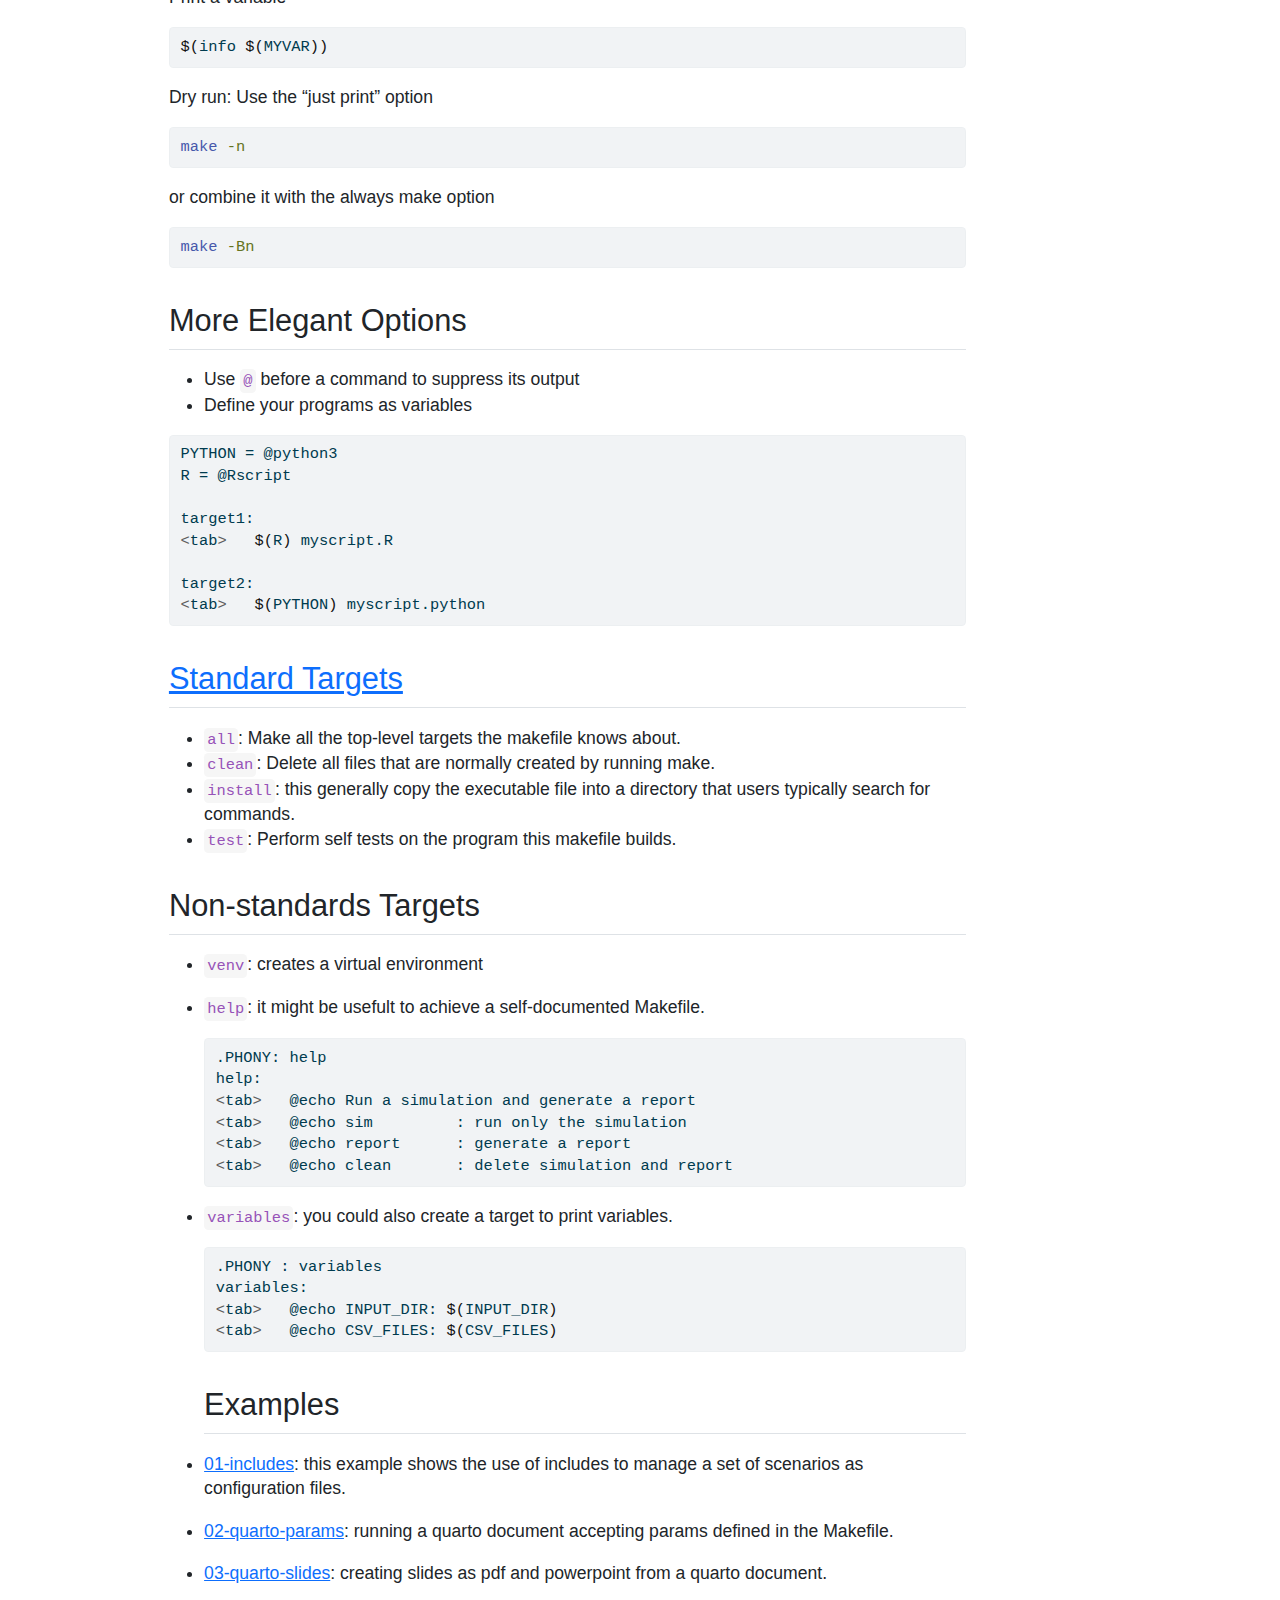
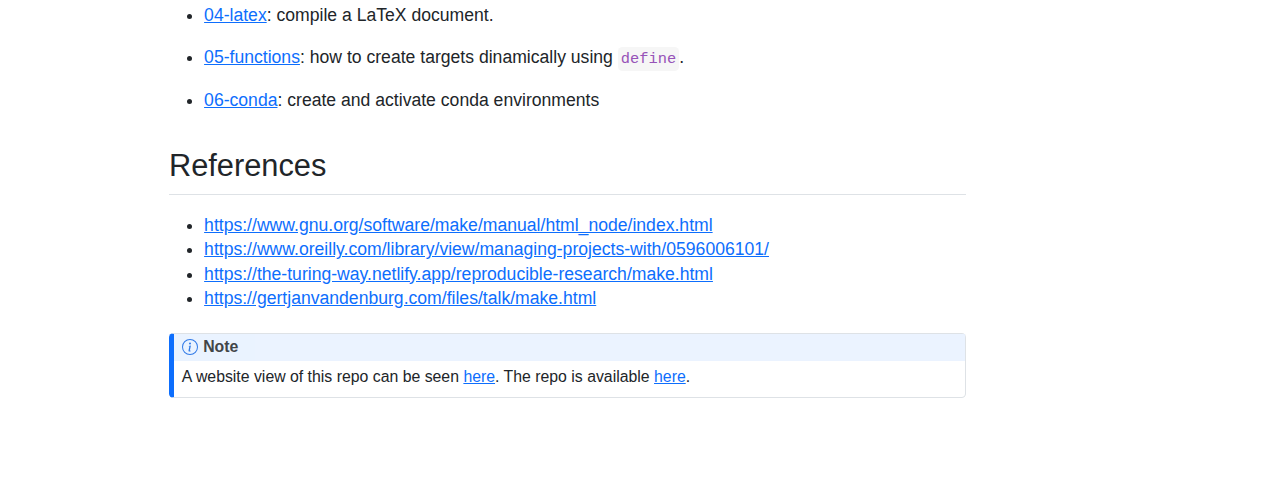
==== commit df792e52: "github link" ====
--- a/docs/README.html
+++ b/docs/README.html
@@ -161,7 +161,7 @@
   <li><a href="#references" id="toc-references" class="nav-link" data-scroll-target="#references">References</a></li>
   </ul></li>
   </ul>
-</nav>
+<div class="toc-actions"><div><i class="bi bi-github"></i></div><div class="action-links"><p><a href="https://github.com/mapsa/makefile-examples/blob/main/README.qmd" class="toc-action">View source</a></p></div></div></nav>
     </div>
 <!-- main -->
 <main class="content" id="quarto-document-content">
@@ -420,7 +420,7 @@
 </div>
 </div>
 <div class="callout-body-container callout-body">
-<p>A website view of this repo can be seen <a href="https://mapsa.github.io/makefile-examples">here</a>. The repo is available <a href="https://github.com/mapsa/makefile-examples/">here</a>.</p>
+<p>A website view of this repo can be seen <a href="https://mapsa.github.io/makefile-examples">here</a>. The repo is available <a href="https://github.com/mapsa/makefile-examples">here</a>.</p>
 </div>
 </div>
 
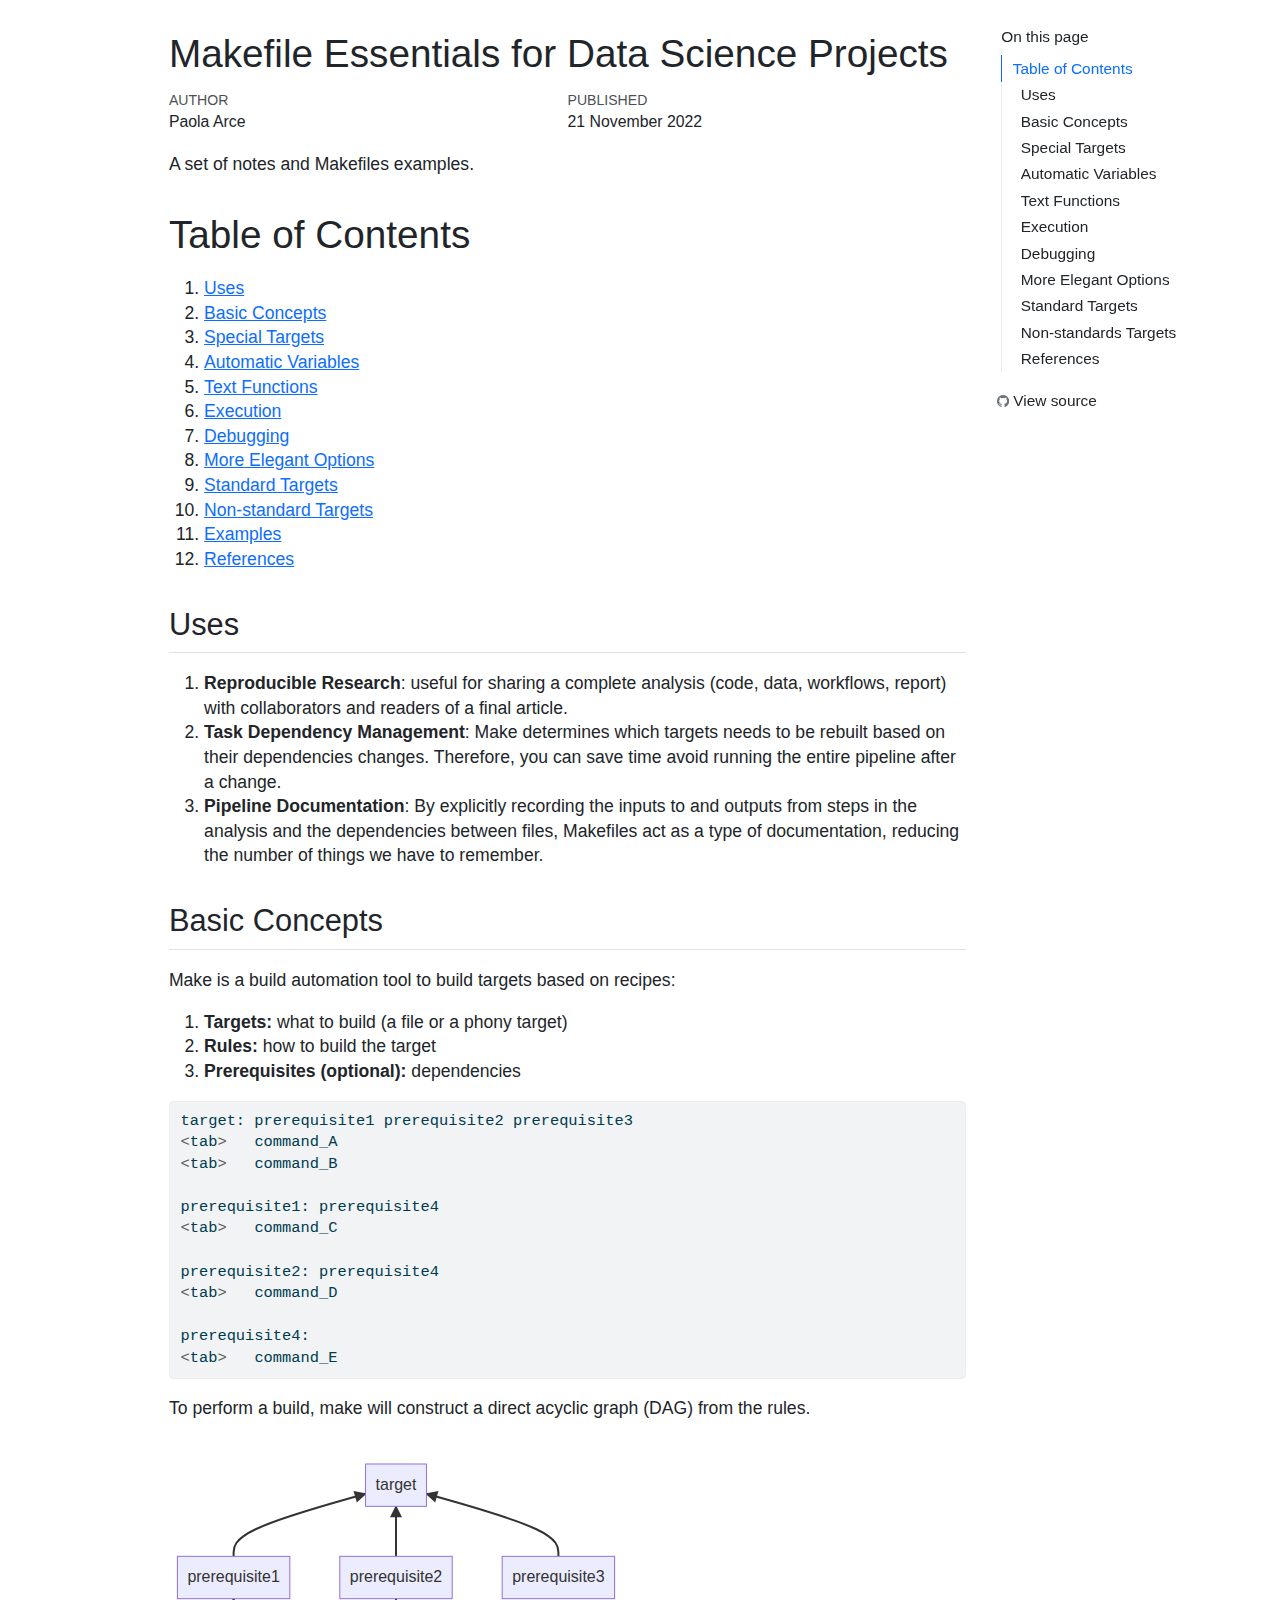
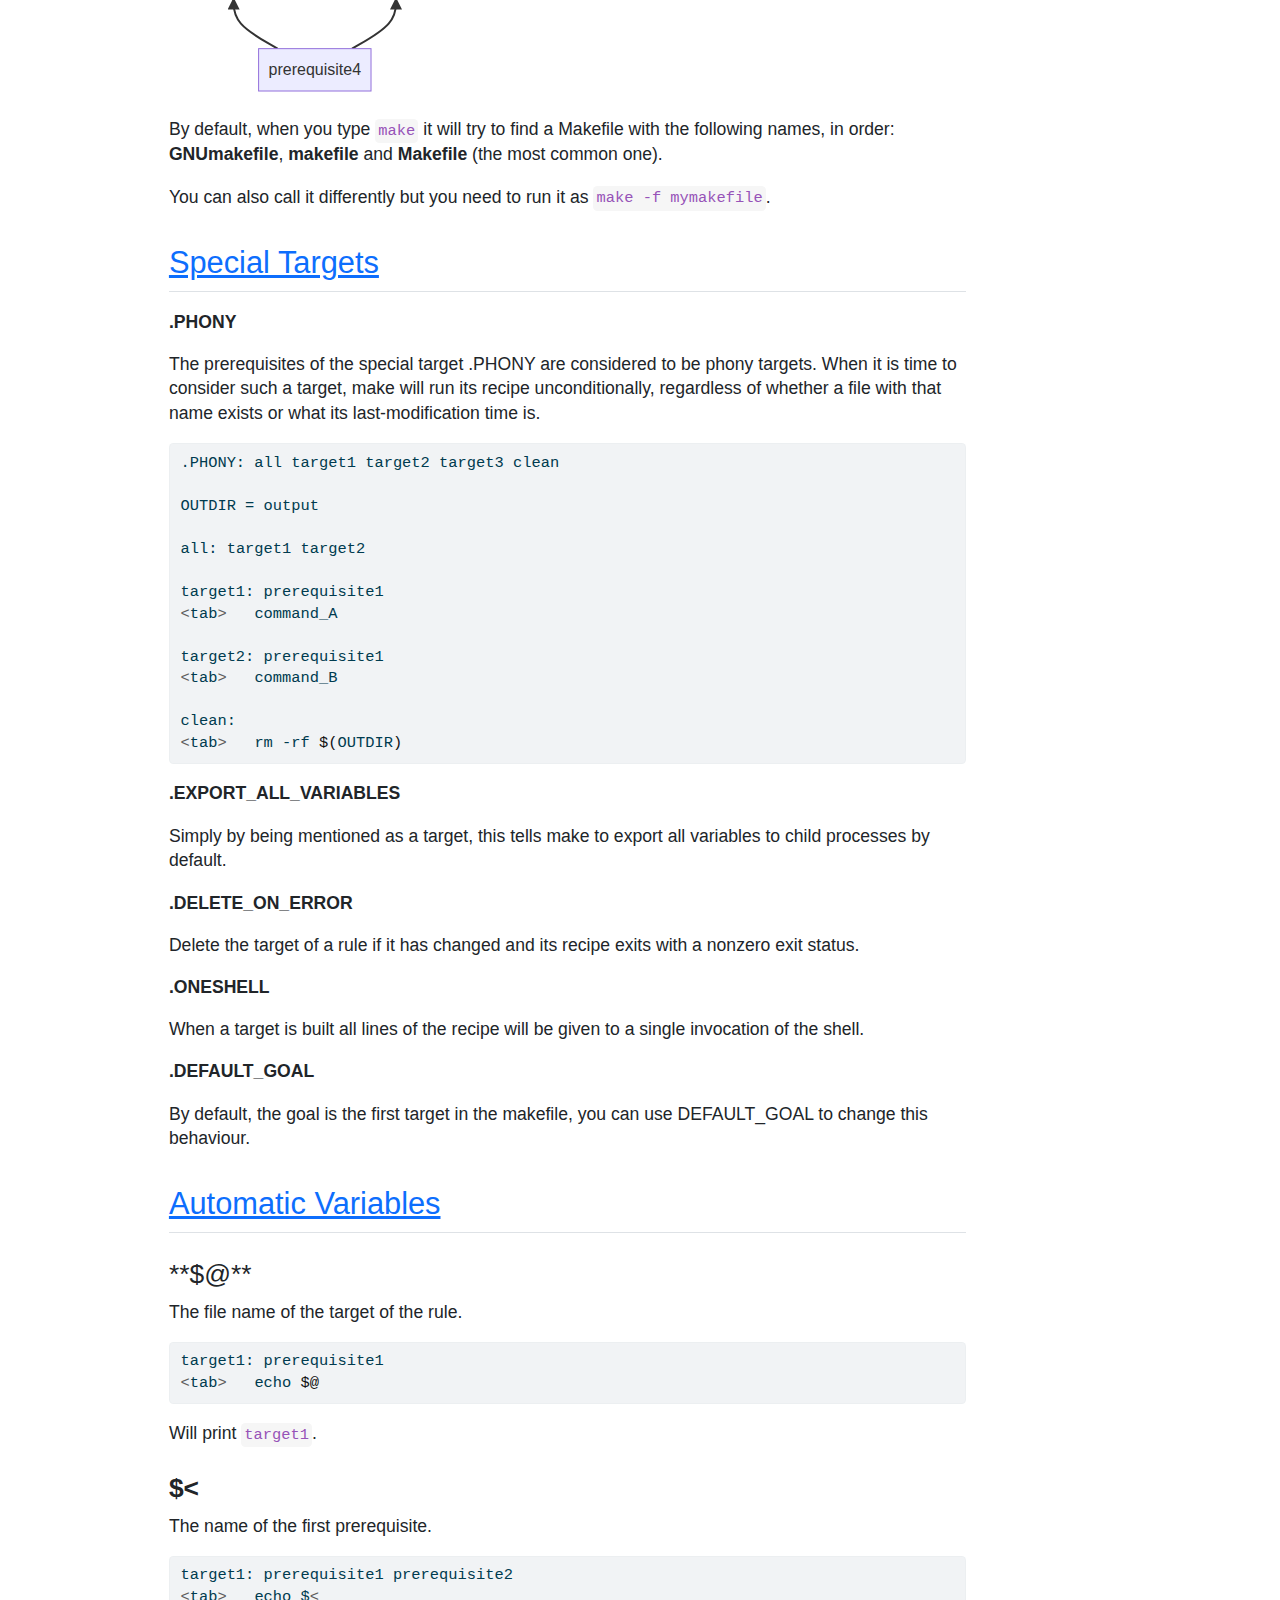
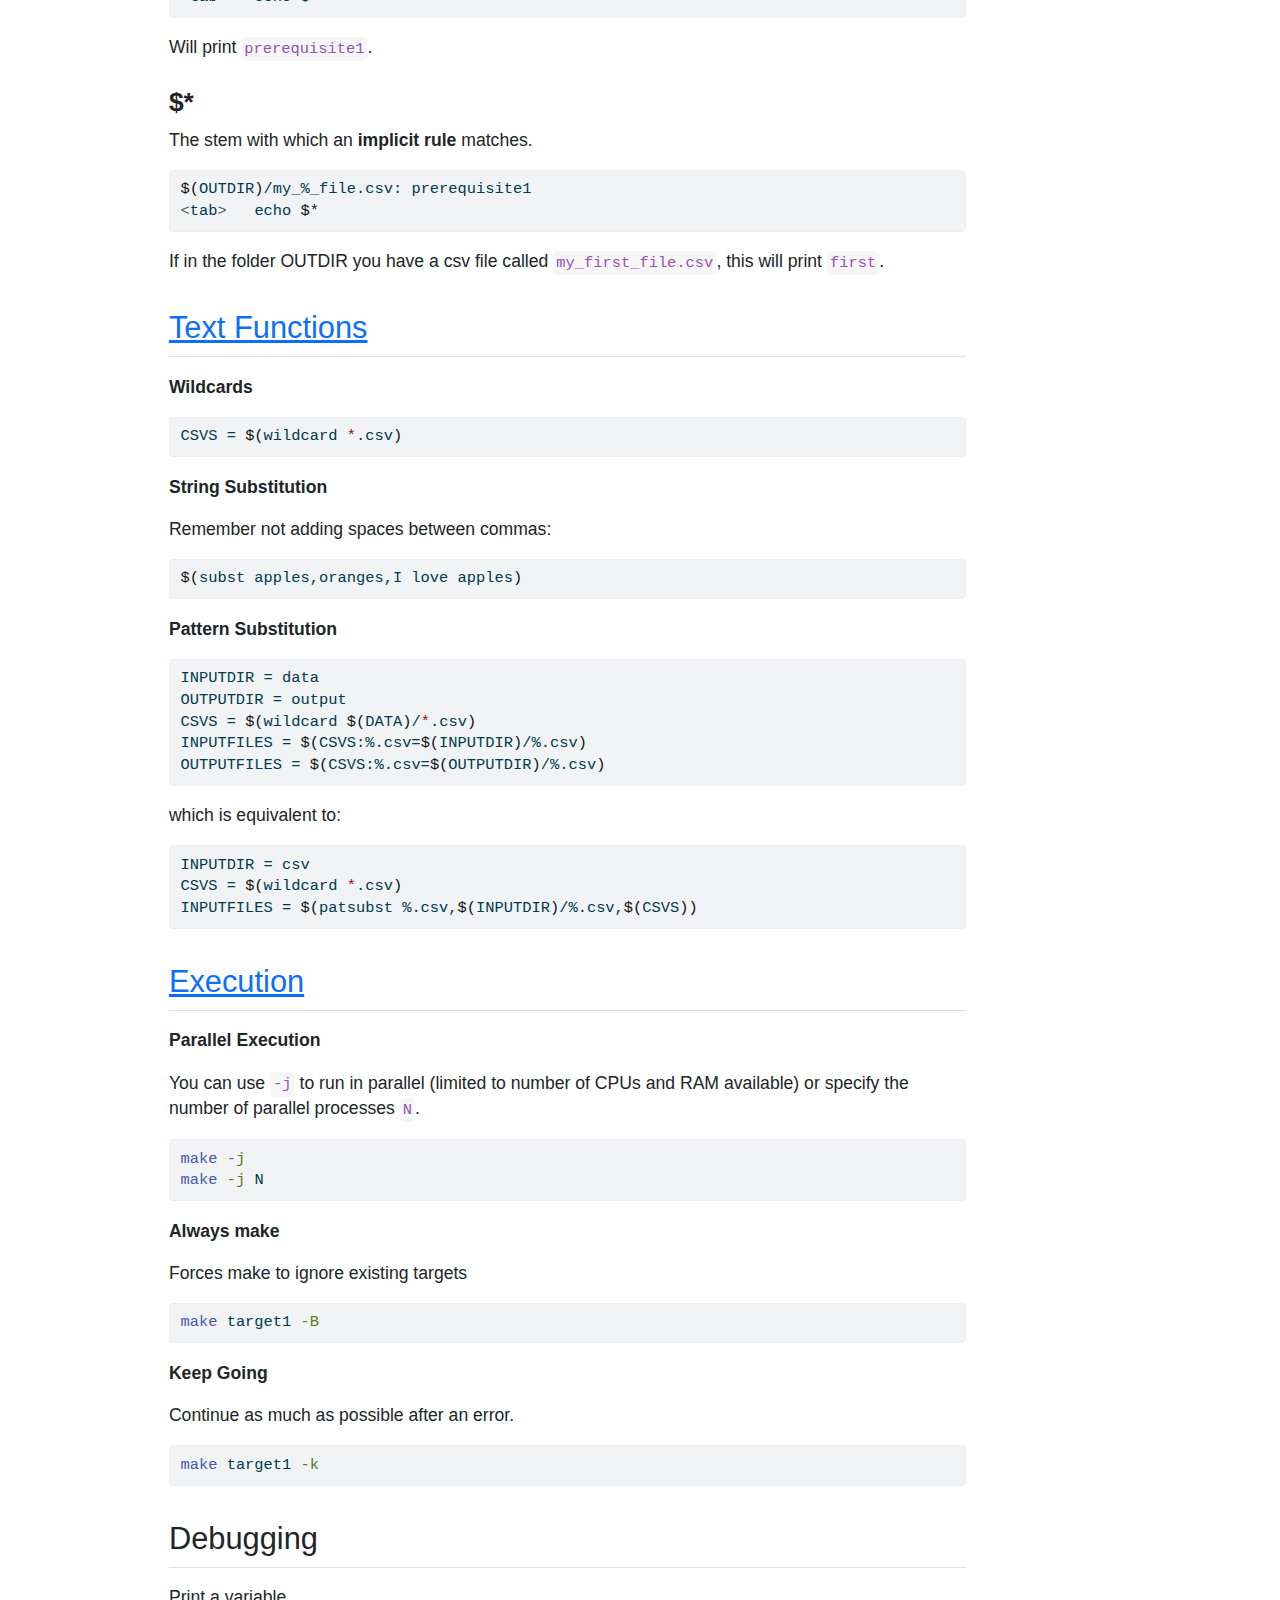
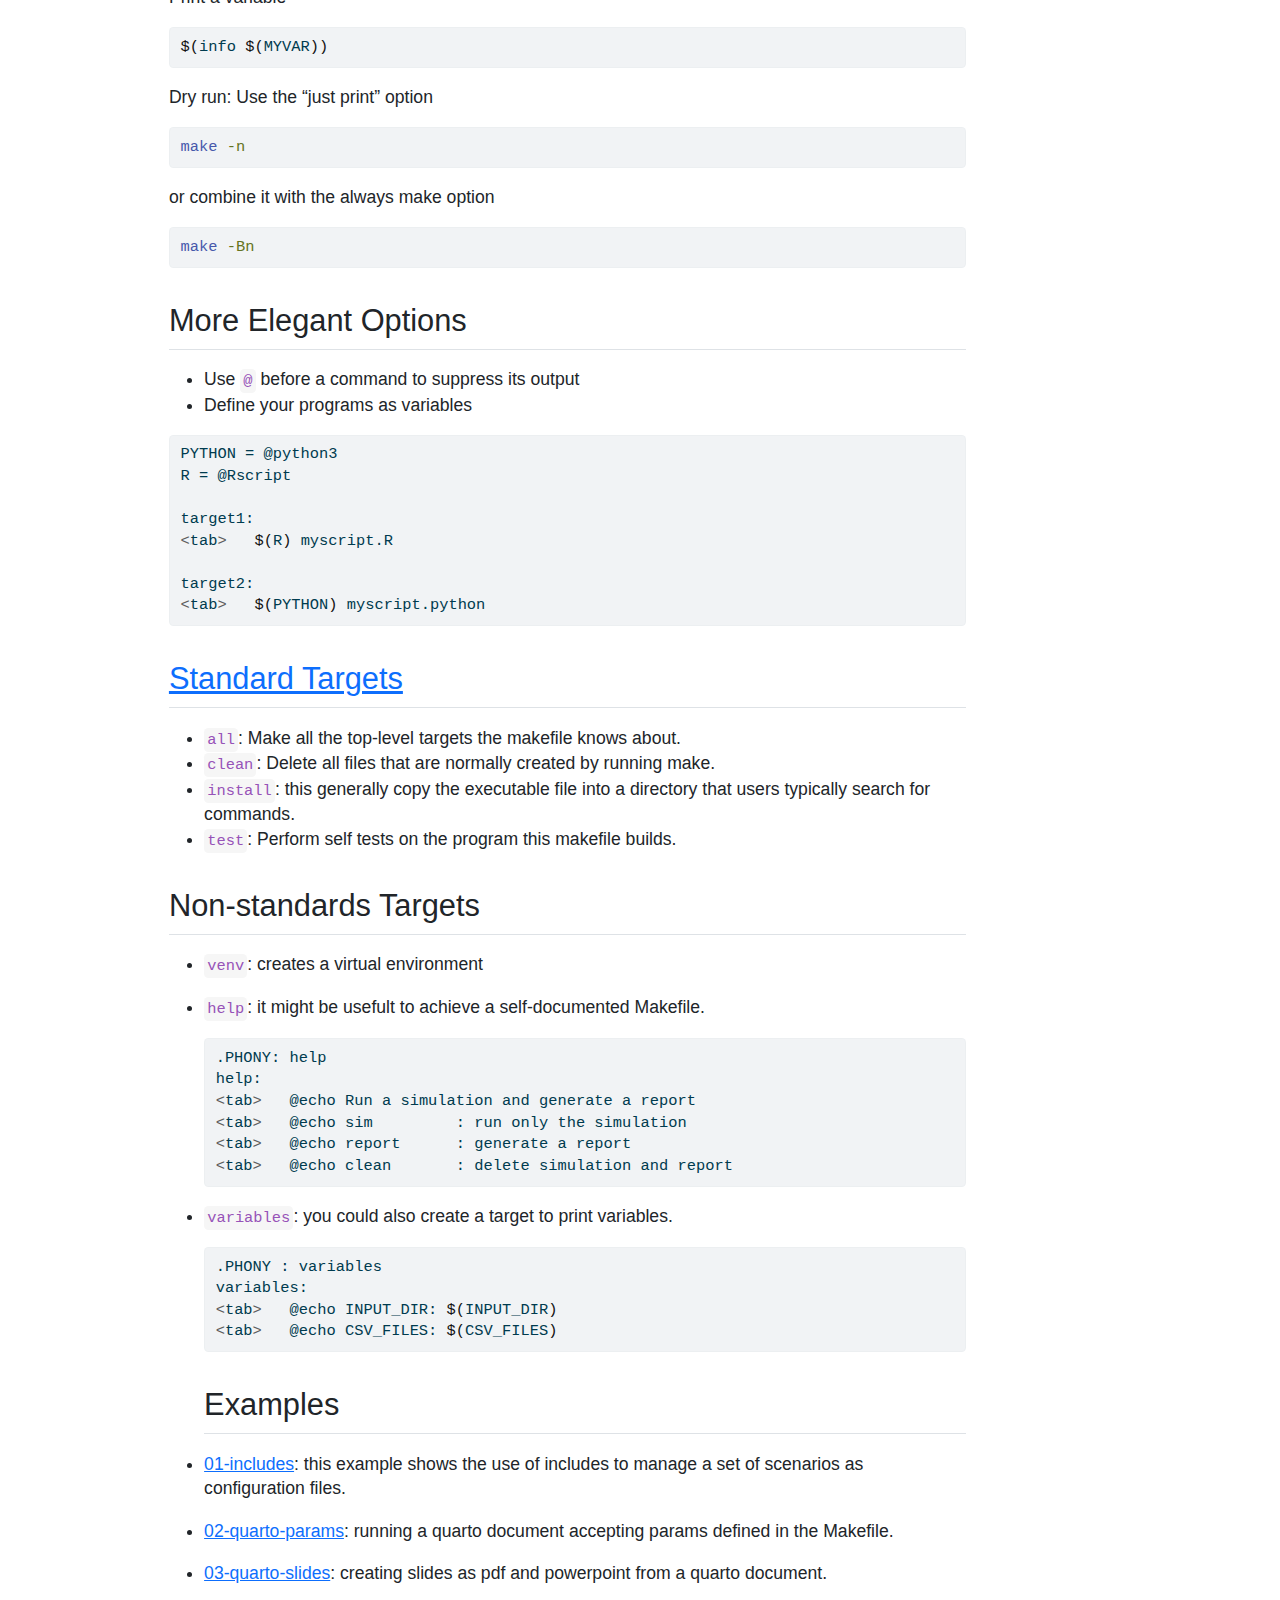
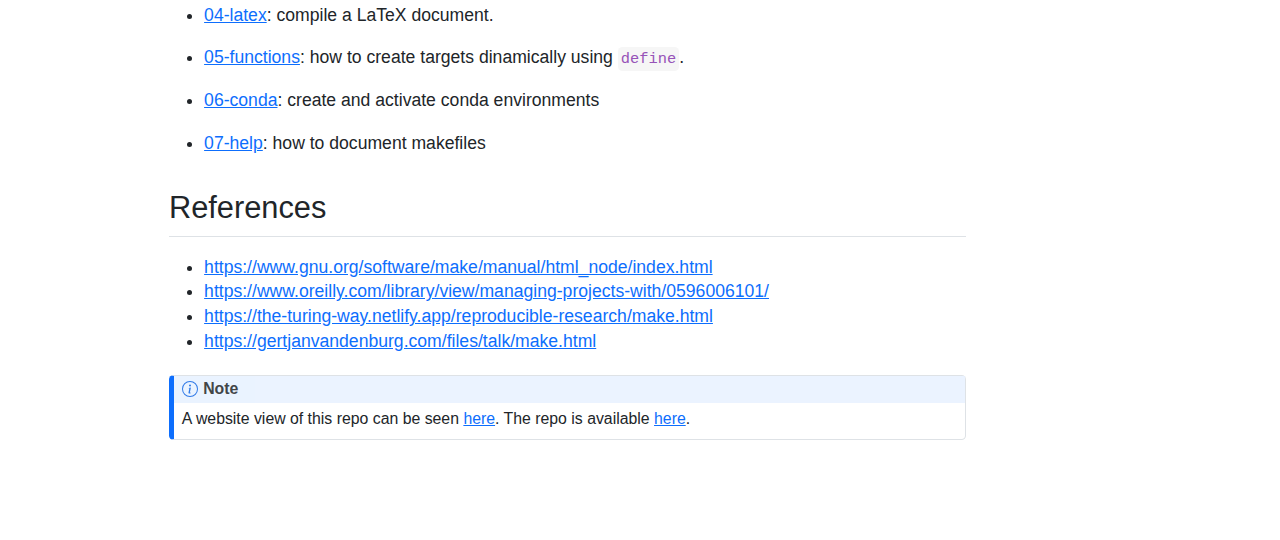
==== commit a6379bbd: "07-help example" ====
--- a/docs/README.html
+++ b/docs/README.html
@@ -400,6 +400,7 @@
 <li><p><a href="https://github.com/mapsa/makefile-examples/tree/main/04-latex">04-latex</a>: compile a LaTeX document.</p></li>
 <li><p><a href="https://github.com/mapsa/makefile-examples/tree/main/05-functions">05-functions</a>: how to create targets dinamically using <code>define</code>.</p></li>
 <li><p><a href="https://github.com/mapsa/makefile-examples/tree/main/06-conda">06-conda</a>: create and activate conda environments</p></li>
+<li><p><a href="https://github.com/mapsa/makefile-examples/tree/main/07-help">07-help</a>: how to document makefiles</p></li>
 </ul>
 </section>
 <section id="references" class="level2">
